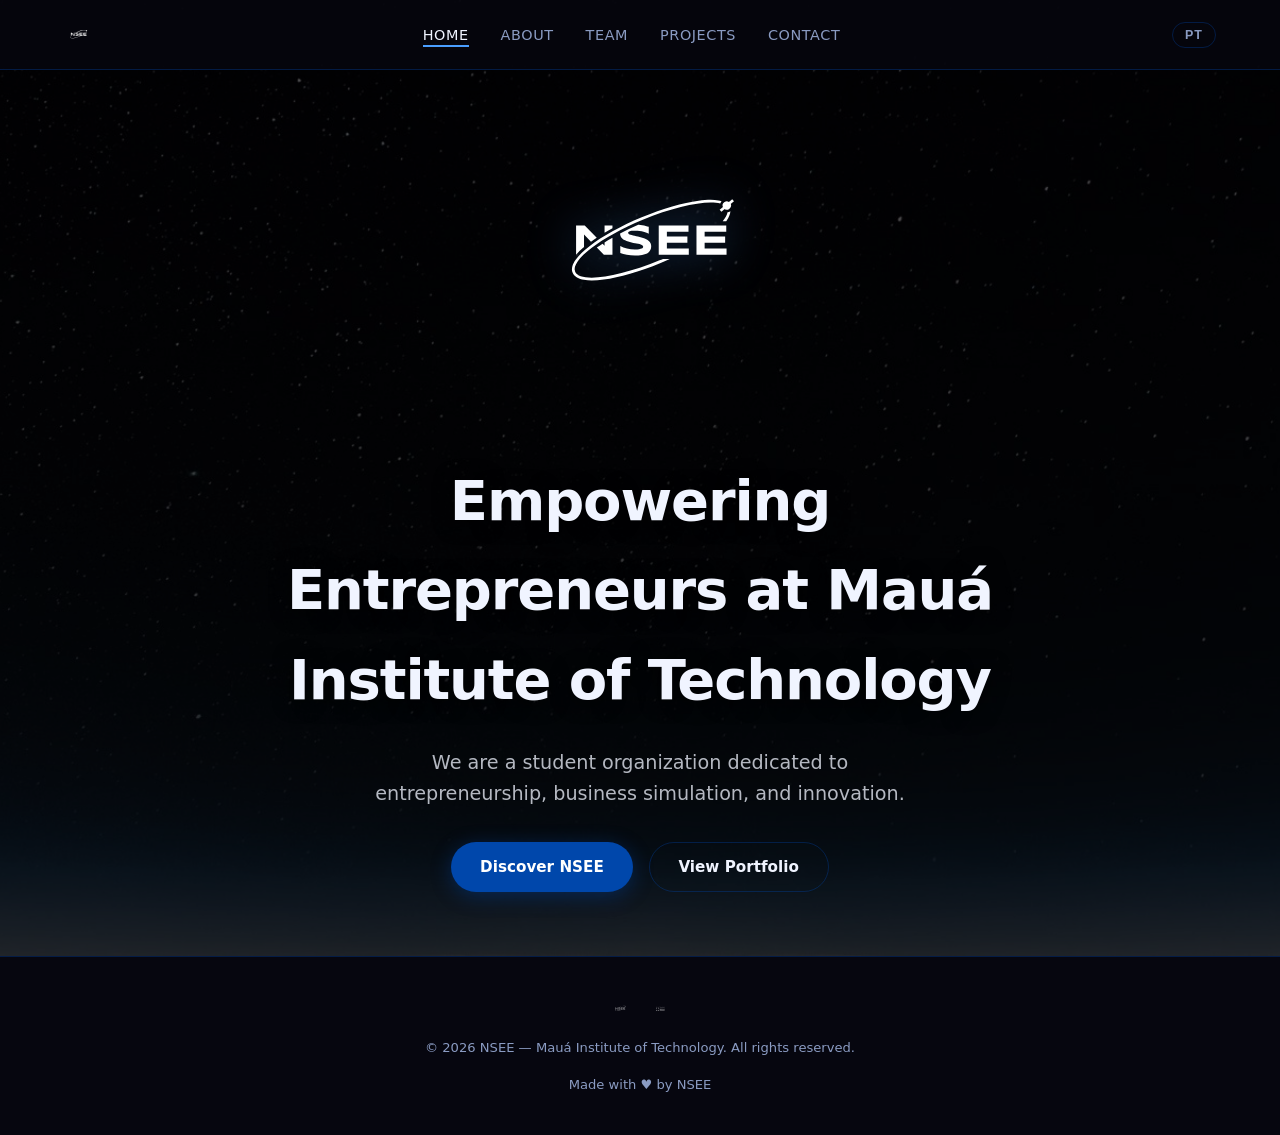
==== index.html @ 6cf51cf8 "feat: initial NSEE portfolio site (bilingual EN/PT, multi-page)" ====
<!DOCTYPE html>
<html lang="en">
<head>
  <meta charset="UTF-8" />
  <meta name="viewport" content="width=device-width, initial-scale=1.0" />
  <title>NSEE — Mauá Institute of Technology</title>
  <meta name="description" content="NSEE – Núcleo de Simulação de Empresas e Empreendedorismo at Mauá Institute of Technology." />
  <link rel="icon" type="image/svg+xml" href="assets/nsee_azul.svg" />
  <link rel="stylesheet" href="css/style.css" />
</head>
<body>

  <!-- ===== NAVBAR ===== -->
  <nav class="navbar">
    <a href="index.html" class="nav-logo">
      <img src="assets/nsee_branco.svg" alt="NSEE Logo" />
    </a>

    <button class="nav-toggle" id="navToggle" aria-label="Toggle menu" aria-expanded="false">
      <span></span><span></span><span></span>
    </button>

    <ul class="nav-links" id="navLinks">
      <li><a href="index.html"    data-i18n="nav.home">Home</a></li>
      <li><a href="about.html"   data-i18n="nav.about">About</a></li>
      <li><a href="team.html"    data-i18n="nav.team">Team</a></li>
      <li><a href="projects.html" data-i18n="nav.projects">Projects</a></li>
      <li><a href="contact.html" data-i18n="nav.contact">Contact</a></li>
    </ul>

    <button class="lang-toggle" id="langToggle" aria-label="Switch language">PT</button>
  </nav>

  <!-- ===== HERO ===== -->
  <main>
    <section class="hero">
      <div class="hero-bg" aria-hidden="true"></div>
      <div class="hero-content">
        <img src="assets/nsee_branco.svg" alt="NSEE" class="hero-logo" />
        <h1 data-i18n="hero.tagline">Empowering Entrepreneurs at Mauá Institute of Technology</h1>
        <p data-i18n="hero.desc">We are a student organization dedicated to entrepreneurship, business simulation, and innovation.</p>
        <div class="hero-ctas">
          <a href="about.html" class="btn btn-primary" data-i18n="hero.cta1">Discover NSEE</a>
          <a href="projects.html" class="btn btn-outline" data-i18n="hero.cta2">View Portfolio</a>
        </div>
      </div>
    </section>
  </main>

  <!-- ===== FOOTER ===== -->
  <footer class="footer">
    <div class="footer-partners">
      <img src="assets/nsee_branco.svg" alt="NSEE" />
      <img src="assets/maua_branco.svg" alt="Mauá" />
    </div>
    <p class="footer-text" data-i18n="footer.rights">© 2026 NSEE — Mauá Institute of Technology. All rights reserved.</p>
    <p class="footer-text" data-i18n="footer.made">Made with ♥ by NSEE</p>
  </footer>

  <script src="js/i18n.js"></script>
  <script src="js/main.js"></script>
</body>
</html>
---- css/style.css ----
/* =============================================
   NSEE Portfolio — Global Styles
   Theme: Dark Space | Colors: NSEE Blue + White
   ============================================= */

/* ---------- Reset & Variables ---------- */
*, *::before, *::after {
  box-sizing: border-box;
  margin: 0;
  padding: 0;
}

:root {
  --nsee-blue:    #0047AB;
  --nsee-blue-lt: #1A6DD4;
  --maua-blue:    #003087;
  --bg-dark:      #06060F;
  --bg-card:      #0E0E1E;
  --bg-card-hover:#141428;
  --text-primary: #F0F4FF;
  --text-muted:   #8A9BC2;
  --border:       rgba(0, 71, 171, 0.35);
  --accent:       #4A9EFF;
  --font-base:    'Segoe UI', system-ui, -apple-system, sans-serif;
  --radius:       10px;
  --transition:   0.25s ease;
  --nav-h:        70px;
}

html { scroll-behavior: smooth; }

body {
  font-family: var(--font-base);
  background: var(--bg-dark);
  color: var(--text-primary);
  min-height: 100vh;
  line-height: 1.6;
}

a { color: inherit; text-decoration: none; }
img, svg { display: block; max-width: 100%; }
ul { list-style: none; }

/* ---------- Typography ---------- */
h1 { font-size: clamp(2rem, 5vw, 3.5rem); font-weight: 800; letter-spacing: -0.02em; }
h2 { font-size: clamp(1.6rem, 3vw, 2.4rem); font-weight: 700; }
h3 { font-size: 1.2rem; font-weight: 600; }
p  { color: var(--text-muted); font-size: 1rem; }

/* ---------- Navbar ---------- */
.navbar {
  position: fixed;
  top: 0; left: 0; right: 0;
  height: var(--nav-h);
  display: flex;
  align-items: center;
  justify-content: space-between;
  padding: 0 5%;
  background: rgba(6, 6, 15, 0.85);
  backdrop-filter: blur(12px);
  border-bottom: 1px solid var(--border);
  z-index: 1000;
  gap: 1rem;
}

.nav-logo img {
  height: 38px;
  width: auto;
}

.nav-links {
  display: flex;
  gap: 2rem;
  align-items: center;
}

.nav-links a {
  font-size: 0.9rem;
  font-weight: 500;
  color: var(--text-muted);
  letter-spacing: 0.04em;
  text-transform: uppercase;
  transition: color var(--transition);
  position: relative;
  padding-bottom: 2px;
}

.nav-links a::after {
  content: '';
  position: absolute;
  bottom: -2px; left: 0;
  width: 0; height: 2px;
  background: var(--accent);
  transition: width var(--transition);
}

.nav-links a:hover,
.nav-links a.active { color: var(--text-primary); }
.nav-links a:hover::after,
.nav-links a.active::after { width: 100%; }

/* Language Toggle */
.lang-toggle {
  background: transparent;
  border: 1px solid var(--border);
  color: var(--text-muted);
  font-size: 0.78rem;
  font-weight: 600;
  letter-spacing: 0.08em;
  padding: 5px 12px;
  border-radius: 20px;
  cursor: pointer;
  transition: border-color var(--transition), color var(--transition), background var(--transition);
  white-space: nowrap;
}

.lang-toggle:hover {
  border-color: var(--accent);
  color: var(--accent);
  background: rgba(74, 158, 255, 0.08);
}

/* Nav Toggle (mobile hamburger) */
.nav-toggle {
  display: none;
  flex-direction: column;
  justify-content: space-between;
  width: 26px;
  height: 18px;
  background: none;
  border: none;
  cursor: pointer;
  padding: 0;
}

.nav-toggle span {
  display: block;
  height: 2px;
  background: var(--text-primary);
  border-radius: 2px;
  transition: transform var(--transition), opacity var(--transition);
}

.nav-toggle.open span:nth-child(1) { transform: translateY(8px) rotate(45deg); }
.nav-toggle.open span:nth-child(2) { opacity: 0; }
.nav-toggle.open span:nth-child(3) { transform: translateY(-8px) rotate(-45deg); }

/* ---------- Page Wrapper ---------- */
.page-wrapper {
  padding-top: var(--nav-h);
  min-height: 100vh;
}

/* ---------- Hero (index) ---------- */
.hero {
  position: relative;
  min-height: calc(100vh - var(--nav-h));
  display: flex;
  align-items: center;
  justify-content: center;
  text-align: center;
  overflow: hidden;
  padding: 4rem 5%;
}

.hero-bg {
  position: absolute;
  inset: 0;
  background: url('../assets/fundo_espaco.jpeg') center/cover no-repeat;
  filter: brightness(0.35);
  z-index: 0;
}

.hero-content {
  position: relative;
  z-index: 1;
  max-width: 760px;
  display: flex;
  flex-direction: column;
  align-items: center;
  gap: 1.5rem;
}

.hero-logo {
  width: clamp(160px, 30vw, 260px);
  filter: drop-shadow(0 0 24px rgba(74, 158, 255, 0.4));
  animation: floatLogo 6s ease-in-out infinite;
}

@keyframes floatLogo {
  0%, 100% { transform: translateY(0); }
  50%       { transform: translateY(-10px); }
}

.hero h1 { text-shadow: 0 2px 20px rgba(0,0,0,0.8); }

.hero p {
  font-size: clamp(1rem, 2.2vw, 1.2rem);
  color: rgba(240, 244, 255, 0.75);
  max-width: 540px;
}

.hero-ctas {
  display: flex;
  gap: 1rem;
  flex-wrap: wrap;
  justify-content: center;
  margin-top: 0.5rem;
}

/* ---------- Buttons ---------- */
.btn {
  display: inline-flex;
  align-items: center;
  gap: 0.4rem;
  padding: 0.75rem 1.8rem;
  border-radius: 50px;
  font-size: 0.95rem;
  font-weight: 600;
  cursor: pointer;
  transition: transform var(--transition), box-shadow var(--transition), background var(--transition), color var(--transition);
  border: none;
}

.btn:hover { transform: translateY(-2px); }

.btn-primary {
  background: var(--nsee-blue);
  color: #fff;
  box-shadow: 0 4px 20px rgba(0, 71, 171, 0.4);
}

.btn-primary:hover {
  background: var(--nsee-blue-lt);
  box-shadow: 0 6px 28px rgba(0, 71, 171, 0.55);
}

.btn-outline {
  background: transparent;
  color: var(--text-primary);
  border: 1.5px solid var(--border);
}

.btn-outline:hover {
  border-color: var(--accent);
  color: var(--accent);
  background: rgba(74, 158, 255, 0.07);
}

/* ---------- Section Commons ---------- */
.section {
  padding: 5rem 5%;
  max-width: 1200px;
  margin: 0 auto;
}

.section-header {
  text-align: center;
  margin-bottom: 3.5rem;
}

.section-header h2 { margin-bottom: 0.6rem; }

.section-tag {
  display: inline-block;
  font-size: 0.78rem;
  font-weight: 700;
  letter-spacing: 0.12em;
  text-transform: uppercase;
  color: var(--accent);
  margin-bottom: 0.5rem;
}

/* Divider line accent */
.section-header::after {
  content: '';
  display: block;
  width: 48px;
  height: 3px;
  background: var(--nsee-blue);
  margin: 1rem auto 0;
  border-radius: 2px;
}

/* ---------- About Page ---------- */
.about-grid {
  display: grid;
  grid-template-columns: 1fr 1fr;
  gap: 3.5rem;
  align-items: center;
}

.about-text h2 { margin-bottom: 1rem; }
.about-text p  { margin-bottom: 1rem; }

.about-logos {
  display: flex;
  flex-direction: column;
  align-items: center;
  gap: 2rem;
  padding: 2rem;
  border: 1px solid var(--border);
  border-radius: var(--radius);
  background: var(--bg-card);
}

.about-logos img {
  width: clamp(120px, 18vw, 200px);
}

.about-pillars {
  display: grid;
  grid-template-columns: repeat(auto-fit, minmax(220px, 1fr));
  gap: 1.5rem;
  margin-top: 3rem;
}

.pillar-card {
  background: var(--bg-card);
  border: 1px solid var(--border);
  border-radius: var(--radius);
  padding: 1.8rem;
  text-align: center;
  transition: border-color var(--transition), transform var(--transition);
}

.pillar-card:hover {
  border-color: var(--nsee-blue-lt);
  transform: translateY(-4px);
}

.pillar-icon {
  font-size: 2.2rem;
  margin-bottom: 0.8rem;
}

.pillar-card h3 { margin-bottom: 0.4rem; }

/* ---------- Team Page ---------- */
.team-grid {
  display: grid;
  grid-template-columns: repeat(auto-fill, minmax(230px, 1fr));
  gap: 2rem;
}

.member-card {
  background: var(--bg-card);
  border: 1px solid var(--border);
  border-radius: var(--radius);
  overflow: hidden;
  text-align: center;
  transition: border-color var(--transition), transform var(--transition);
}

.member-card:hover {
  border-color: var(--nsee-blue-lt);
  transform: translateY(-4px);
}

.member-photo {
  width: 100%;
  aspect-ratio: 1;
  object-fit: cover;
  background: linear-gradient(135deg, #0d1832 0%, #0a2060 100%);
}

.member-photo-placeholder {
  width: 100%;
  aspect-ratio: 1;
  background: linear-gradient(135deg, #0d1832 0%, #0a2060 100%);
  display: flex;
  align-items: center;
  justify-content: center;
  font-size: 3rem;
}

.member-info {
  padding: 1.2rem;
}

.member-info h3 { margin-bottom: 0.25rem; font-size: 1rem; }
.member-info .role {
  font-size: 0.82rem;
  color: var(--accent);
  font-weight: 600;
  letter-spacing: 0.04em;
}
.member-info .bio {
  font-size: 0.85rem;
  margin-top: 0.5rem;
  color: var(--text-muted);
}

/* ---------- Projects Page ---------- */
.projects-grid {
  display: grid;
  grid-template-columns: repeat(auto-fill, minmax(300px, 1fr));
  gap: 2rem;
}

.project-card {
  background: var(--bg-card);
  border: 1px solid var(--border);
  border-radius: var(--radius);
  overflow: hidden;
  display: flex;
  flex-direction: column;
  transition: border-color var(--transition), transform var(--transition);
}

.project-card:hover {
  border-color: var(--nsee-blue-lt);
  transform: translateY(-4px);
}

.project-thumb {
  width: 100%;
  height: 160px;
  background: linear-gradient(135deg, #06060F 0%, #0a1a4a 100%);
  display: flex;
  align-items: center;
  justify-content: center;
  font-size: 3rem;
  border-bottom: 1px solid var(--border);
}

.project-body {
  padding: 1.5rem;
  flex: 1;
  display: flex;
  flex-direction: column;
  gap: 0.5rem;
}

.project-body h3 { font-size: 1.05rem; }
.project-body .tag {
  display: inline-block;
  font-size: 0.72rem;
  font-weight: 700;
  letter-spacing: 0.08em;
  text-transform: uppercase;
  color: var(--accent);
  background: rgba(74, 158, 255, 0.1);
  border-radius: 30px;
  padding: 2px 10px;
  margin-bottom: 0.3rem;
}

.project-body p { font-size: 0.9rem; flex: 1; }

.portfolio-cta {
  display: flex;
  flex-direction: column;
  align-items: center;
  gap: 1.5rem;
  text-align: center;
  padding: 3rem;
  margin-top: 3rem;
  border: 1px dashed var(--border);
  border-radius: var(--radius);
  background: var(--bg-card);
}

.portfolio-cta h3 { font-size: 1.3rem; }

/* ---------- Contact Page ---------- */
.contact-grid {
  display: grid;
  grid-template-columns: 1fr 1fr;
  gap: 3.5rem;
  align-items: start;
}

.contact-info h2 { margin-bottom: 1rem; }
.contact-info p  { margin-bottom: 2rem; }

.social-list {
  display: flex;
  flex-direction: column;
  gap: 1rem;
}

.social-item {
  display: flex;
  align-items: center;
  gap: 1rem;
  padding: 1rem 1.2rem;
  border: 1px solid var(--border);
  border-radius: var(--radius);
  background: var(--bg-card);
  transition: border-color var(--transition), transform var(--transition);
}

.social-item:hover {
  border-color: var(--nsee-blue-lt);
  transform: translateX(4px);
}

.social-icon {
  font-size: 1.5rem;
  width: 40px;
  text-align: center;
}

.social-label { font-size: 0.8rem; color: var(--text-muted); }
.social-handle { font-size: 0.95rem; font-weight: 600; }

/* Contact Form */
.contact-form {
  display: flex;
  flex-direction: column;
  gap: 1.2rem;
}

.form-group {
  display: flex;
  flex-direction: column;
  gap: 0.4rem;
}

.form-group label {
  font-size: 0.82rem;
  font-weight: 600;
  letter-spacing: 0.05em;
  text-transform: uppercase;
  color: var(--text-muted);
}

.form-group input,
.form-group textarea {
  background: var(--bg-card);
  border: 1px solid var(--border);
  border-radius: var(--radius);
  padding: 0.8rem 1rem;
  color: var(--text-primary);
  font-family: var(--font-base);
  font-size: 0.95rem;
  transition: border-color var(--transition);
  resize: vertical;
}

.form-group input:focus,
.form-group textarea:focus {
  outline: none;
  border-color: var(--nsee-blue-lt);
}

.form-group textarea { min-height: 140px; }

/* ---------- Footer ---------- */
.footer {
  border-top: 1px solid var(--border);
  padding: 2.5rem 5%;
  text-align: center;
  display: flex;
  flex-direction: column;
  align-items: center;
  gap: 1rem;
}

.footer-logo img {
  height: 30px;
  opacity: 0.7;
  filter: brightness(1.1);
}

.footer-text {
  font-size: 0.82rem;
  color: var(--text-muted);
}

.footer-partners {
  display: flex;
  align-items: center;
  gap: 1.5rem;
  flex-wrap: wrap;
  justify-content: center;
}

.footer-partners img {
  height: 24px;
  opacity: 0.55;
  filter: brightness(2);
  transition: opacity var(--transition);
}

.footer-partners img:hover { opacity: 0.9; }

/* ---------- Utility ---------- */
.star-divider {
  text-align: center;
  font-size: 1.2rem;
  letter-spacing: 0.6rem;
  color: var(--nsee-blue);
  margin: 1rem 0;
  opacity: 0.7;
}

/* ---------- Responsive ---------- */
@media (max-width: 900px) {
  .about-grid,
  .contact-grid { grid-template-columns: 1fr; }

  .about-logos { flex-direction: row; flex-wrap: wrap; justify-content: center; }
}

@media (max-width: 700px) {
  .nav-toggle { display: flex; }

  .nav-links {
    display: none;
    position: fixed;
    top: var(--nav-h);
    left: 0; right: 0;
    background: rgba(6, 6, 15, 0.97);
    flex-direction: column;
    padding: 2rem 5%;
    gap: 1.5rem;
    border-bottom: 1px solid var(--border);
  }

  .nav-links.open { display: flex; }
  .nav-links a { font-size: 1.05rem; }

  .hero-ctas { flex-direction: column; align-items: center; }
  .section { padding: 3.5rem 5%; }
}
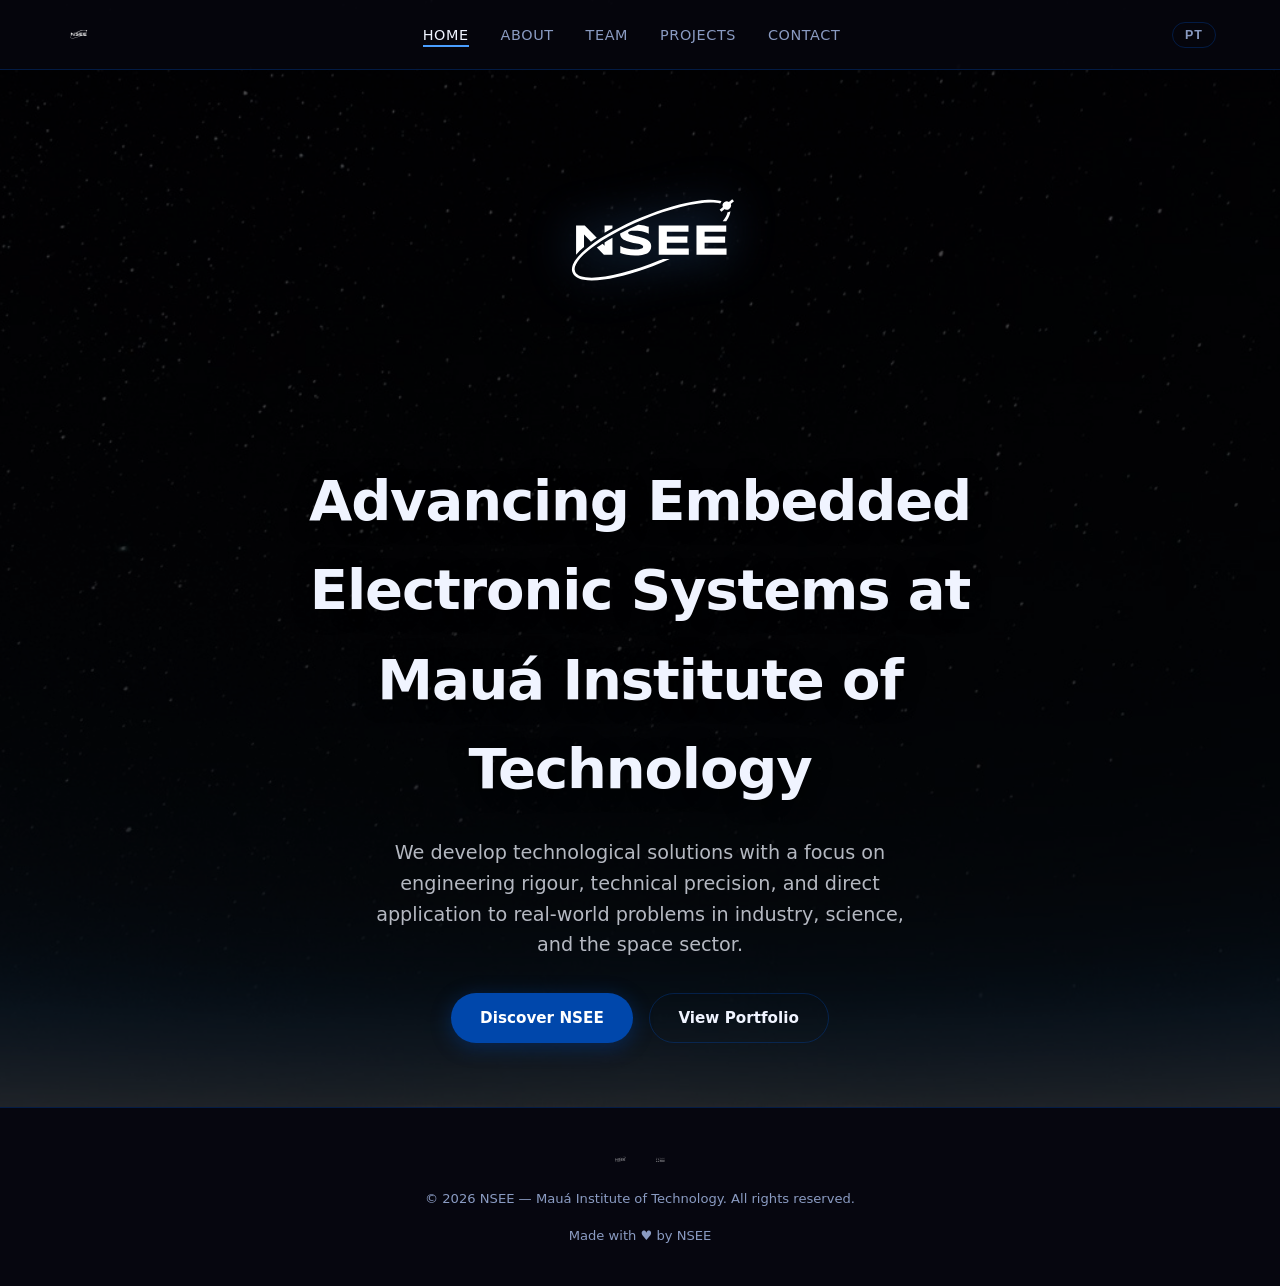
==== commit d5a57efb: "fix: update all content from PDF (Sistemas Eletrônicos Embarcados, real projects by category)" ====
--- a/index.html
+++ b/index.html
@@ -4,7 +4,7 @@
   <meta charset="UTF-8" />
   <meta name="viewport" content="width=device-width, initial-scale=1.0" />
   <title>NSEE — Mauá Institute of Technology</title>
-  <meta name="description" content="NSEE – Núcleo de Simulação de Empresas e Empreendedorismo at Mauá Institute of Technology." />
+  <meta name="description" content="NSEE – Núcleo de Sistemas Eletrônicos Embarcados at Mauá Institute of Technology. Space tech, AI, astrophysics, GMT." />
   <link rel="icon" type="image/svg+xml" href="assets/nsee_azul.svg" />
   <link rel="stylesheet" href="css/style.css" />
 </head>
--- a/css/style.css
+++ b/css/style.css
@@ -392,10 +392,37 @@
 }
 
 /* ---------- Projects Page ---------- */
+.project-category {
+  margin-bottom: 3.5rem;
+}
+
+.category-header {
+  display: flex;
+  align-items: center;
+  gap: 0.75rem;
+  margin-bottom: 1.5rem;
+  padding-bottom: 0.75rem;
+  border-bottom: 1px solid var(--border);
+}
+
+.category-icon { font-size: 1.6rem; }
+
+.category-title {
+  font-size: 1.15rem;
+  font-weight: 700;
+  color: var(--text-primary);
+  letter-spacing: 0.01em;
+}
+
 .projects-grid {
   display: grid;
-  grid-template-columns: repeat(auto-fill, minmax(300px, 1fr));
-  gap: 2rem;
+  grid-template-columns: repeat(auto-fill, minmax(280px, 1fr));
+  gap: 1.5rem;
+}
+
+.projects-grid--wide {
+  grid-template-columns: 1fr;
+  max-width: 700px;
 }
 
 .project-card {
@@ -415,24 +442,47 @@
 
 .project-thumb {
   width: 100%;
-  height: 160px;
+  height: 100px;
   background: linear-gradient(135deg, #06060F 0%, #0a1a4a 100%);
   display: flex;
   align-items: center;
   justify-content: center;
-  font-size: 3rem;
+  font-size: 2.4rem;
   border-bottom: 1px solid var(--border);
 }
 
 .project-body {
-  padding: 1.5rem;
+  padding: 1.2rem 1.4rem;
   flex: 1;
   display: flex;
   flex-direction: column;
-  gap: 0.5rem;
-}
-
-.project-body h3 { font-size: 1.05rem; }
+  gap: 0.4rem;
+}
+
+.project-body h3 { font-size: 1rem; }
+.project-body p  { font-size: 0.875rem; flex: 1; }
+
+.project-meta {
+  margin-top: 0.8rem;
+  display: flex;
+  flex-direction: column;
+  gap: 0.25rem;
+  padding-top: 0.7rem;
+  border-top: 1px solid var(--border);
+}
+
+.project-partners {
+  font-size: 0.78rem;
+  color: var(--accent);
+  font-weight: 600;
+}
+
+.project-status {
+  font-size: 0.78rem;
+  color: var(--text-muted);
+  font-style: italic;
+}
+
 .project-body .tag {
   display: inline-block;
   font-size: 0.72rem;
@@ -446,8 +496,6 @@
   margin-bottom: 0.3rem;
 }
 
-.project-body p { font-size: 0.9rem; flex: 1; }
-
 .portfolio-cta {
   display: flex;
   flex-direction: column;
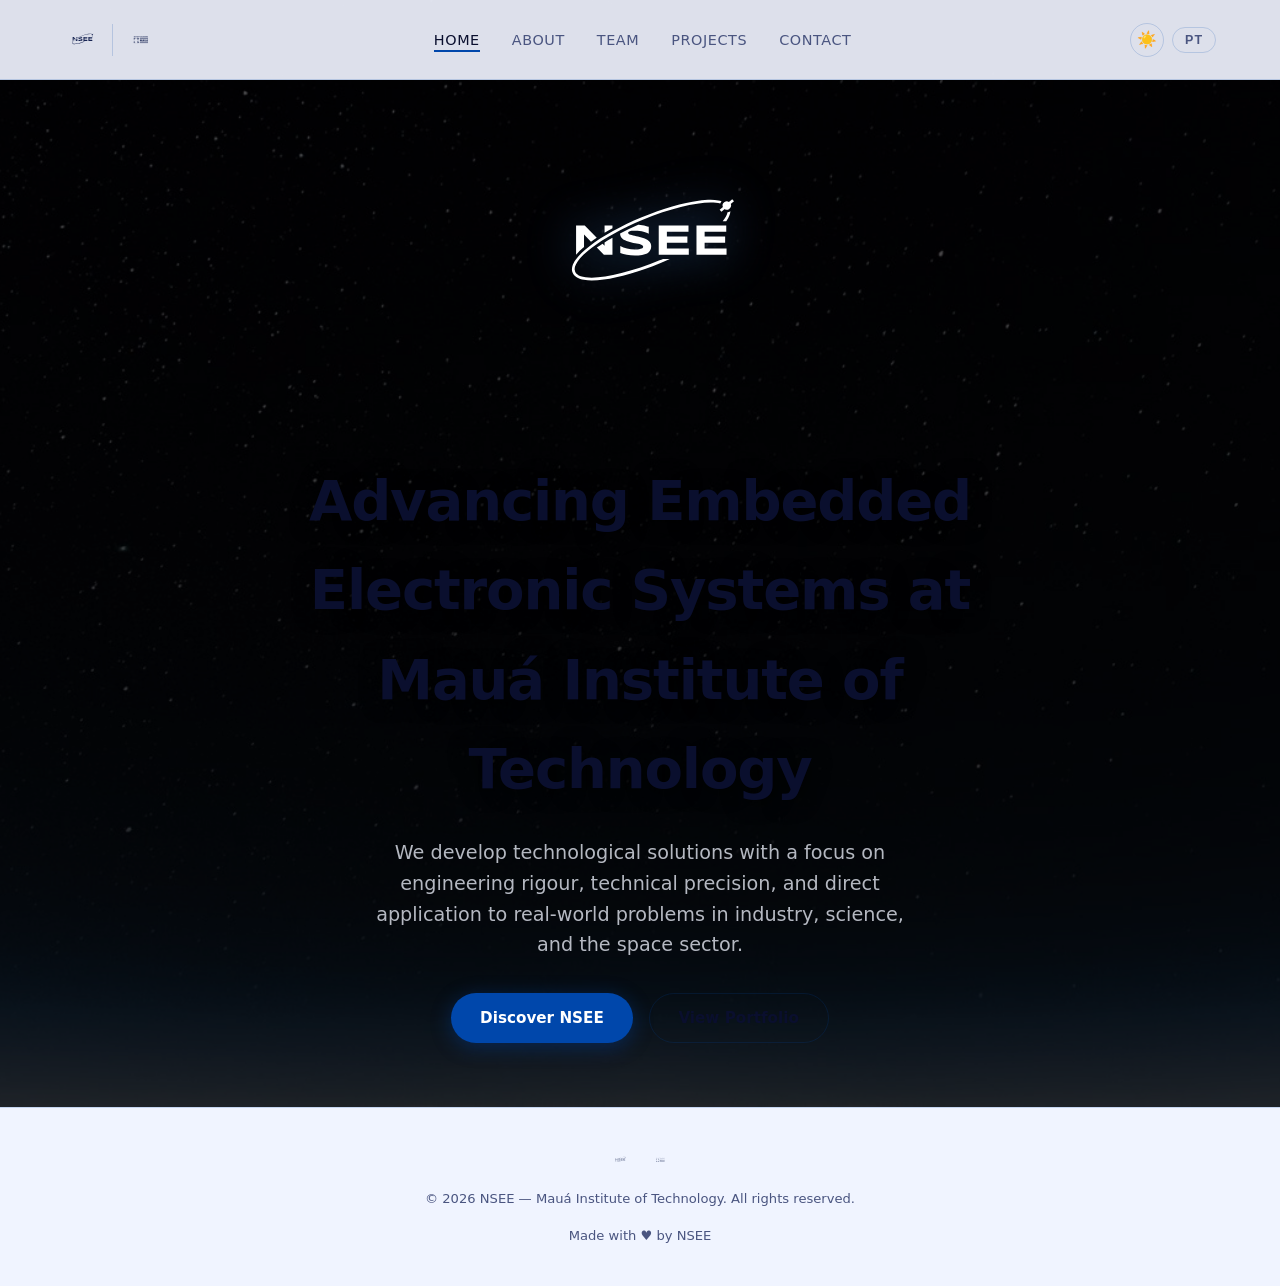
==== commit 54624c2a: "feat: dual logos in navbar (NSEE + Mauá), light/dark mode toggle" ====
--- a/index.html
+++ b/index.html
@@ -7,13 +7,16 @@
   <meta name="description" content="NSEE – Núcleo de Sistemas Eletrônicos Embarcados at Mauá Institute of Technology. Space tech, AI, astrophysics, GMT." />
   <link rel="icon" type="image/svg+xml" href="assets/nsee_azul.svg" />
   <link rel="stylesheet" href="css/style.css" />
+  <script>document.documentElement.setAttribute('data-theme',localStorage.getItem('nsee-theme')||(matchMedia('(prefers-color-scheme: light)').matches?'light':'dark'));</script>
 </head>
 <body>
 
   <!-- ===== NAVBAR ===== -->
   <nav class="navbar">
     <a href="index.html" class="nav-logo">
-      <img src="assets/nsee_branco.svg" alt="NSEE Logo" />
+      <img src="assets/nsee_branco.svg" alt="NSEE" />
+      <span class="nav-logo-sep" aria-hidden="true"></span>
+      <img src="assets/maua_branco.svg" alt="Mauá" class="nav-logo-maua" />
     </a>
 
     <button class="nav-toggle" id="navToggle" aria-label="Toggle menu" aria-expanded="false">
@@ -28,7 +31,10 @@
       <li><a href="contact.html" data-i18n="nav.contact">Contact</a></li>
     </ul>
 
-    <button class="lang-toggle" id="langToggle" aria-label="Switch language">PT</button>
+    <div class="nav-controls">
+      <button class="theme-toggle" id="themeToggle" aria-label="Toggle theme">🌙</button>
+      <button class="lang-toggle" id="langToggle" aria-label="Switch language">PT</button>
+    </div>
   </nav>
 
   <!-- ===== HERO ===== -->
--- a/css/style.css
+++ b/css/style.css
@@ -10,21 +10,41 @@
   padding: 0;
 }
 
+/* ---- Dark theme (default) ---- */
 :root {
-  --nsee-blue:    #0047AB;
-  --nsee-blue-lt: #1A6DD4;
-  --maua-blue:    #003087;
-  --bg-dark:      #06060F;
-  --bg-card:      #0E0E1E;
-  --bg-card-hover:#141428;
-  --text-primary: #F0F4FF;
-  --text-muted:   #8A9BC2;
-  --border:       rgba(0, 71, 171, 0.35);
-  --accent:       #4A9EFF;
-  --font-base:    'Segoe UI', system-ui, -apple-system, sans-serif;
-  --radius:       10px;
-  --transition:   0.25s ease;
-  --nav-h:        70px;
+  --nsee-blue:      #0047AB;
+  --nsee-blue-lt:   #1A6DD4;
+  --maua-blue:      #003087;
+  --bg-dark:        #06060F;
+  --bg-card:        #0E0E1E;
+  --bg-card-hover:  #141428;
+  --text-primary:   #F0F4FF;
+  --text-muted:     #8A9BC2;
+  --border:         rgba(0, 71, 171, 0.35);
+  --accent:         #4A9EFF;
+  --nav-bg:         rgba(6, 6, 15, 0.88);
+  --hero-overlay:   0.35;
+  --font-base:      'Segoe UI', system-ui, -apple-system, sans-serif;
+  --radius:         10px;
+  --transition:     0.25s ease;
+  --nav-h:          80px;
+  --logo-filter:    none;          /* white logos visible on dark */
+  --logo-filter-maua: none;
+}
+
+/* ---- Light theme ---- */
+[data-theme="light"] {
+  --bg-dark:        #F0F4FF;
+  --bg-card:        #FFFFFF;
+  --bg-card-hover:  #E8EEF8;
+  --text-primary:   #0A0F2E;
+  --text-muted:     #4A5580;
+  --border:         rgba(0, 71, 171, 0.18);
+  --accent:         #0047AB;
+  --nav-bg:         rgba(240, 244, 255, 0.92);
+  --hero-overlay:   0.55;
+  --logo-filter:    invert(1) brightness(0) saturate(100%) invert(12%) sepia(80%) saturate(900%) hue-rotate(200deg); /* makes white logo dark blue */
+  --logo-filter-maua: invert(1) brightness(0) saturate(100%) invert(12%) sepia(80%) saturate(900%) hue-rotate(200deg);
 }
 
 html { scroll-behavior: smooth; }
@@ -35,11 +55,20 @@
   color: var(--text-primary);
   min-height: 100vh;
   line-height: 1.6;
+  transition: background 0.3s ease, color 0.3s ease;
 }
 
 a { color: inherit; text-decoration: none; }
 img, svg { display: block; max-width: 100%; }
 ul { list-style: none; }
+
+/* Smooth theme switching for all themed elements */
+.navbar, .bg-card, .pillar-card, .member-card, .project-card,
+.social-item, .contact-form input, .contact-form textarea,
+.portfolio-cta, .about-logos, .footer,
+.form-group input, .form-group textarea {
+  transition: background 0.3s ease, border-color 0.3s ease, color 0.3s ease;
+}
 
 /* ---------- Typography ---------- */
 h1 { font-size: clamp(2rem, 5vw, 3.5rem); font-weight: 800; letter-spacing: -0.02em; }
@@ -56,16 +85,43 @@
   align-items: center;
   justify-content: space-between;
   padding: 0 5%;
-  background: rgba(6, 6, 15, 0.85);
+  background: var(--nav-bg);
   backdrop-filter: blur(12px);
   border-bottom: 1px solid var(--border);
   z-index: 1000;
   gap: 1rem;
+  transition: background 0.3s ease, border-color 0.3s ease;
+}
+
+/* Dual-logo wrapper in navbar */
+.nav-logo {
+  display: flex;
+  align-items: center;
+  gap: 0;
+  text-decoration: none;
+  flex-shrink: 0;
 }
 
 .nav-logo img {
-  height: 38px;
+  height: 48px;
   width: auto;
+  transition: filter var(--transition);
+  filter: var(--logo-filter);
+}
+
+/* Vertical divider between the two logos */
+.nav-logo-sep {
+  width: 1px;
+  height: 32px;
+  background: var(--border);
+  margin: 0 14px;
+  flex-shrink: 0;
+  transition: background 0.3s ease;
+}
+
+.nav-logo .nav-logo-maua {
+  height: 40px;
+  filter: var(--logo-filter-maua);
 }
 
 .nav-links {
@@ -98,6 +154,14 @@
 .nav-links a.active { color: var(--text-primary); }
 .nav-links a:hover::after,
 .nav-links a.active::after { width: 100%; }
+
+/* Language + Theme controls wrapper */
+.nav-controls {
+  display: flex;
+  align-items: center;
+  gap: 0.5rem;
+  flex-shrink: 0;
+}
 
 /* Language Toggle */
 .lang-toggle {
@@ -120,6 +184,31 @@
   background: rgba(74, 158, 255, 0.08);
 }
 
+/* Theme Toggle */
+.theme-toggle {
+  background: transparent;
+  border: 1px solid var(--border);
+  color: var(--text-muted);
+  width: 34px;
+  height: 34px;
+  border-radius: 50%;
+  cursor: pointer;
+  display: flex;
+  align-items: center;
+  justify-content: center;
+  font-size: 1rem;
+  line-height: 1;
+  transition: border-color var(--transition), color var(--transition), background var(--transition), transform var(--transition);
+  flex-shrink: 0;
+}
+
+.theme-toggle:hover {
+  border-color: var(--accent);
+  color: var(--accent);
+  background: rgba(74, 158, 255, 0.08);
+  transform: rotate(20deg);
+}
+
 /* Nav Toggle (mobile hamburger) */
 .nav-toggle {
   display: none;
@@ -302,10 +391,13 @@
   border: 1px solid var(--border);
   border-radius: var(--radius);
   background: var(--bg-card);
+  transition: background 0.3s ease, border-color 0.3s ease;
 }
 
 .about-logos img {
   width: clamp(120px, 18vw, 200px);
+  filter: var(--logo-filter);
+  transition: filter var(--transition);
 }
 
 .about-pillars {
@@ -628,8 +720,8 @@
 .footer-partners img {
   height: 24px;
   opacity: 0.55;
-  filter: brightness(2);
-  transition: opacity var(--transition);
+  filter: var(--logo-filter);
+  transition: opacity var(--transition), filter var(--transition);
 }
 
 .footer-partners img:hover { opacity: 0.9; }
@@ -660,13 +752,16 @@
     position: fixed;
     top: var(--nav-h);
     left: 0; right: 0;
-    background: rgba(6, 6, 15, 0.97);
+    background: var(--nav-bg);
+    backdrop-filter: blur(12px);
     flex-direction: column;
     padding: 2rem 5%;
     gap: 1.5rem;
     border-bottom: 1px solid var(--border);
   }
 
+  .nav-logo-sep { display: none; }
+
   .nav-links.open { display: flex; }
   .nav-links a { font-size: 1.05rem; }
 
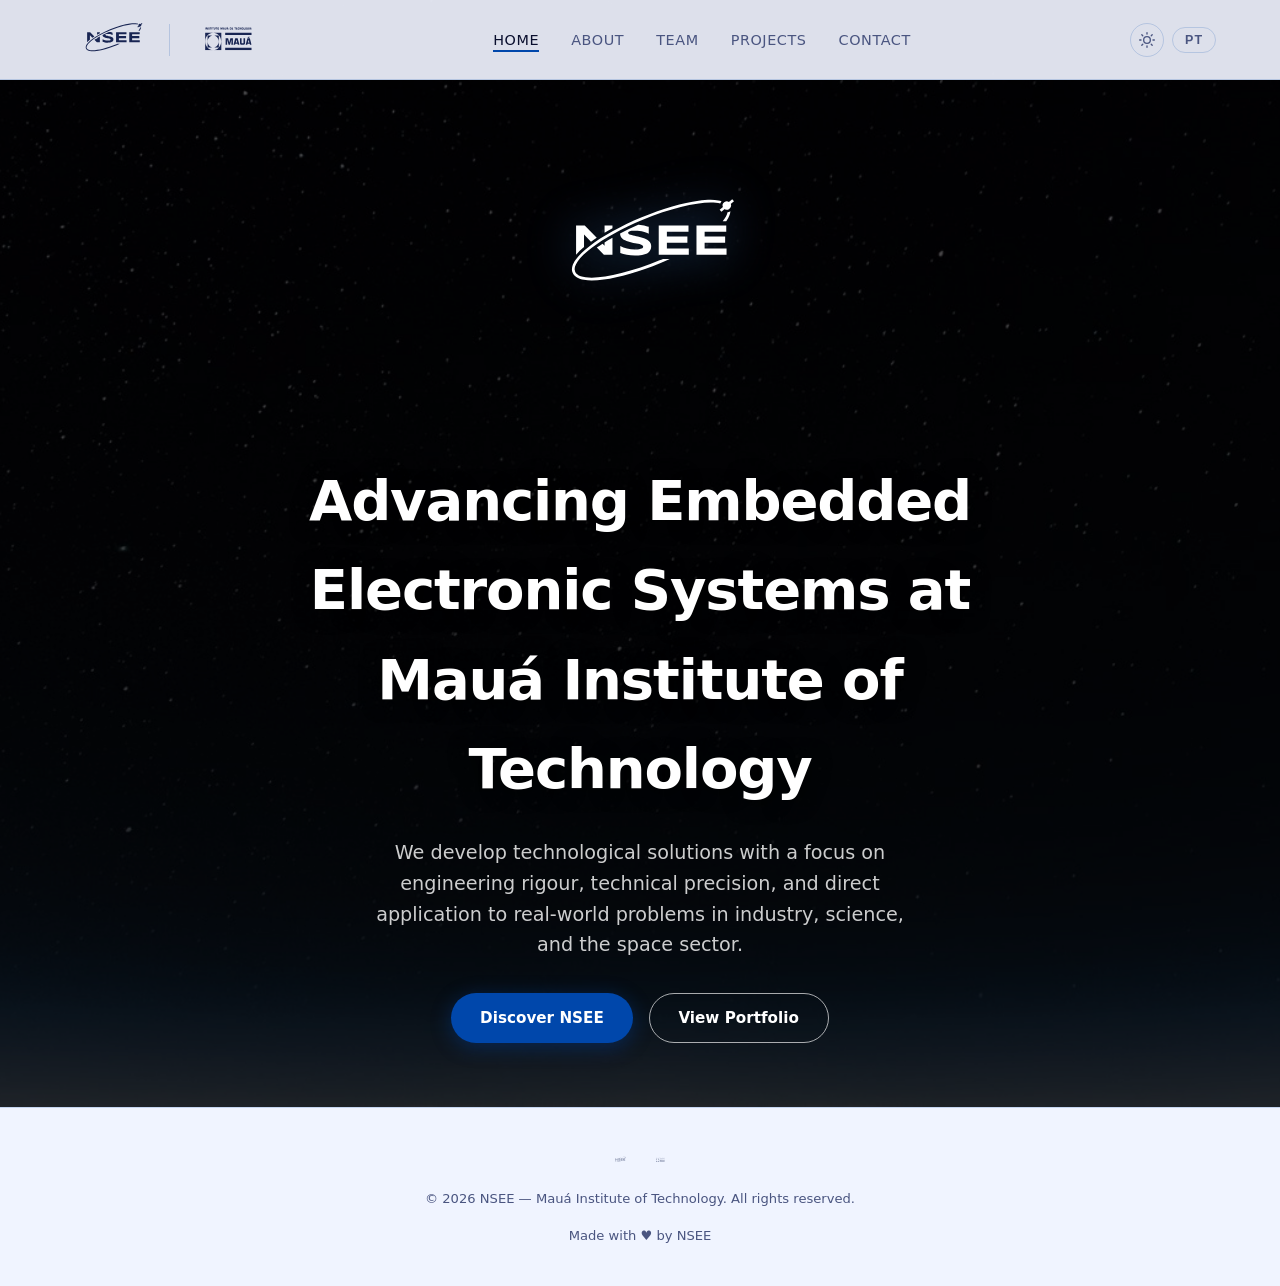
==== commit e989344d: "feat(new_site): create site nsee portifoil" ====
--- a/index.html
+++ b/index.html
@@ -32,7 +32,10 @@
     </ul>
 
     <div class="nav-controls">
-      <button class="theme-toggle" id="themeToggle" aria-label="Toggle theme">🌙</button>
+      <button class="theme-toggle" id="themeToggle" aria-label="Toggle theme">
+        <svg class="icon-moon" xmlns="http://www.w3.org/2000/svg" viewBox="0 0 24 24" fill="currentColor" width="16" height="16" aria-hidden="true"><path d="M21 12.79A9 9 0 1 1 11.21 3a7 7 0 0 0 9.79 9.79z"/></svg>
+        <svg class="icon-sun" xmlns="http://www.w3.org/2000/svg" viewBox="0 0 24 24" fill="none" stroke="currentColor" stroke-width="2" stroke-linecap="round" stroke-linejoin="round" width="16" height="16" aria-hidden="true"><circle cx="12" cy="12" r="5"/><line x1="12" y1="1" x2="12" y2="3"/><line x1="12" y1="21" x2="12" y2="23"/><line x1="4.22" y1="4.22" x2="5.64" y2="5.64"/><line x1="18.36" y1="18.36" x2="19.78" y2="19.78"/><line x1="1" y1="12" x2="3" y2="12"/><line x1="21" y1="12" x2="23" y2="12"/><line x1="4.22" y1="19.78" x2="5.64" y2="18.36"/><line x1="18.36" y1="5.64" x2="19.78" y2="4.22"/></svg>
+      </button>
       <button class="lang-toggle" id="langToggle" aria-label="Switch language">PT</button>
     </div>
   </nav>
--- a/css/style.css
+++ b/css/style.css
@@ -103,7 +103,7 @@
 }
 
 .nav-logo img {
-  height: 48px;
+  height: 128px;
   width: auto;
   transition: filter var(--transition);
   filter: var(--logo-filter);
@@ -120,7 +120,7 @@
 }
 
 .nav-logo .nav-logo-maua {
-  height: 40px;
+  height: 128px;
   filter: var(--logo-filter-maua);
 }
 
@@ -202,6 +202,12 @@
   flex-shrink: 0;
 }
 
+/* Show moon in dark mode, sun in light mode */
+.icon-moon { display: block; }
+.icon-sun  { display: none;  }
+[data-theme="light"] .icon-moon { display: none;  }
+[data-theme="light"] .icon-sun  { display: block; }
+
 .theme-toggle:hover {
   border-color: var(--accent);
   color: var(--accent);
@@ -281,11 +287,14 @@
   50%       { transform: translateY(-10px); }
 }
 
-.hero h1 { text-shadow: 0 2px 20px rgba(0,0,0,0.8); }
+.hero h1 {
+  color: #fff !important;
+  text-shadow: 0 2px 20px rgba(0,0,0,0.8);
+}
 
 .hero p {
   font-size: clamp(1rem, 2.2vw, 1.2rem);
-  color: rgba(240, 244, 255, 0.75);
+  color: rgba(255, 255, 255, 0.80) !important;
   max-width: 540px;
 }
 
@@ -326,11 +335,25 @@
 
 .btn-outline {
   background: transparent;
+  color: #fff;
+  border: 1.5px solid rgba(255, 255, 255, 0.65);
+}
+
+.btn-outline:hover {
+  border-color: #fff;
+  color: #fff;
+  background: rgba(255, 255, 255, 0.12);
+}
+
+/* Outline button inside non-hero sections (light bg context) */
+.section .btn-outline,
+.portfolio-cta .btn-outline {
   color: var(--text-primary);
-  border: 1.5px solid var(--border);
-}
-
-.btn-outline:hover {
+  border-color: var(--border);
+}
+
+.section .btn-outline:hover,
+.portfolio-cta .btn-outline:hover {
   border-color: var(--accent);
   color: var(--accent);
   background: rgba(74, 158, 255, 0.07);
@@ -735,6 +758,94 @@
   margin: 1rem 0;
   opacity: 0.7;
 }
+
+/* ---------- Project Modal ---------- */
+.modal {
+  display: none;
+  position: fixed;
+  inset: 0;
+  background: rgba(0,0,0,0.72);
+  backdrop-filter: blur(6px);
+  -webkit-backdrop-filter: blur(6px);
+  z-index: 2000;
+  align-items: center;
+  justify-content: center;
+  padding: 1rem;
+}
+
+.modal.open { display: flex; }
+
+.modal-inner {
+  background: var(--bg-card);
+  border: 1px solid var(--border);
+  border-radius: 16px;
+  padding: 2.5rem 2.5rem 2rem;
+  max-width: 580px;
+  width: 100%;
+  position: relative;
+  box-shadow: 0 24px 64px rgba(0,0,0,0.5);
+  animation: modalIn 0.25s ease;
+}
+
+@keyframes modalIn {
+  from { opacity: 0; transform: scale(0.94) translateY(16px); }
+  to   { opacity: 1; transform: scale(1)   translateY(0); }
+}
+
+.modal-close {
+  position: absolute;
+  top: 1rem; right: 1.2rem;
+  background: none;
+  border: none;
+  color: var(--text-secondary);
+  font-size: 2rem;
+  line-height: 1;
+  cursor: pointer;
+  transition: color var(--transition), transform var(--transition);
+  padding: 0;
+}
+
+.modal-close:hover {
+  color: var(--text-primary);
+  transform: scale(1.15);
+}
+
+.modal-icon {
+  font-size: 3rem;
+  margin-bottom: 0.6rem;
+  line-height: 1;
+}
+
+.modal-title {
+  font-size: 1.35rem;
+  color: var(--text-primary);
+  margin-bottom: 0.8rem;
+  padding-right: 2rem;
+  line-height: 1.3;
+}
+
+.modal-desc {
+  color: var(--text-secondary);
+  line-height: 1.75;
+  margin-bottom: 1.2rem;
+  font-size: 0.97rem;
+}
+
+.modal-meta {
+  display: flex;
+  flex-direction: column;
+  gap: 0.45rem;
+  padding-top: 1rem;
+  border-top: 1px solid var(--border);
+}
+
+.modal-meta span {
+  font-size: 0.84rem;
+  color: var(--accent);
+}
+
+.project-card { cursor: pointer; }
+.project-card:hover { transform: translateY(-5px); }
 
 /* ---------- Responsive ---------- */
 @media (max-width: 900px) {
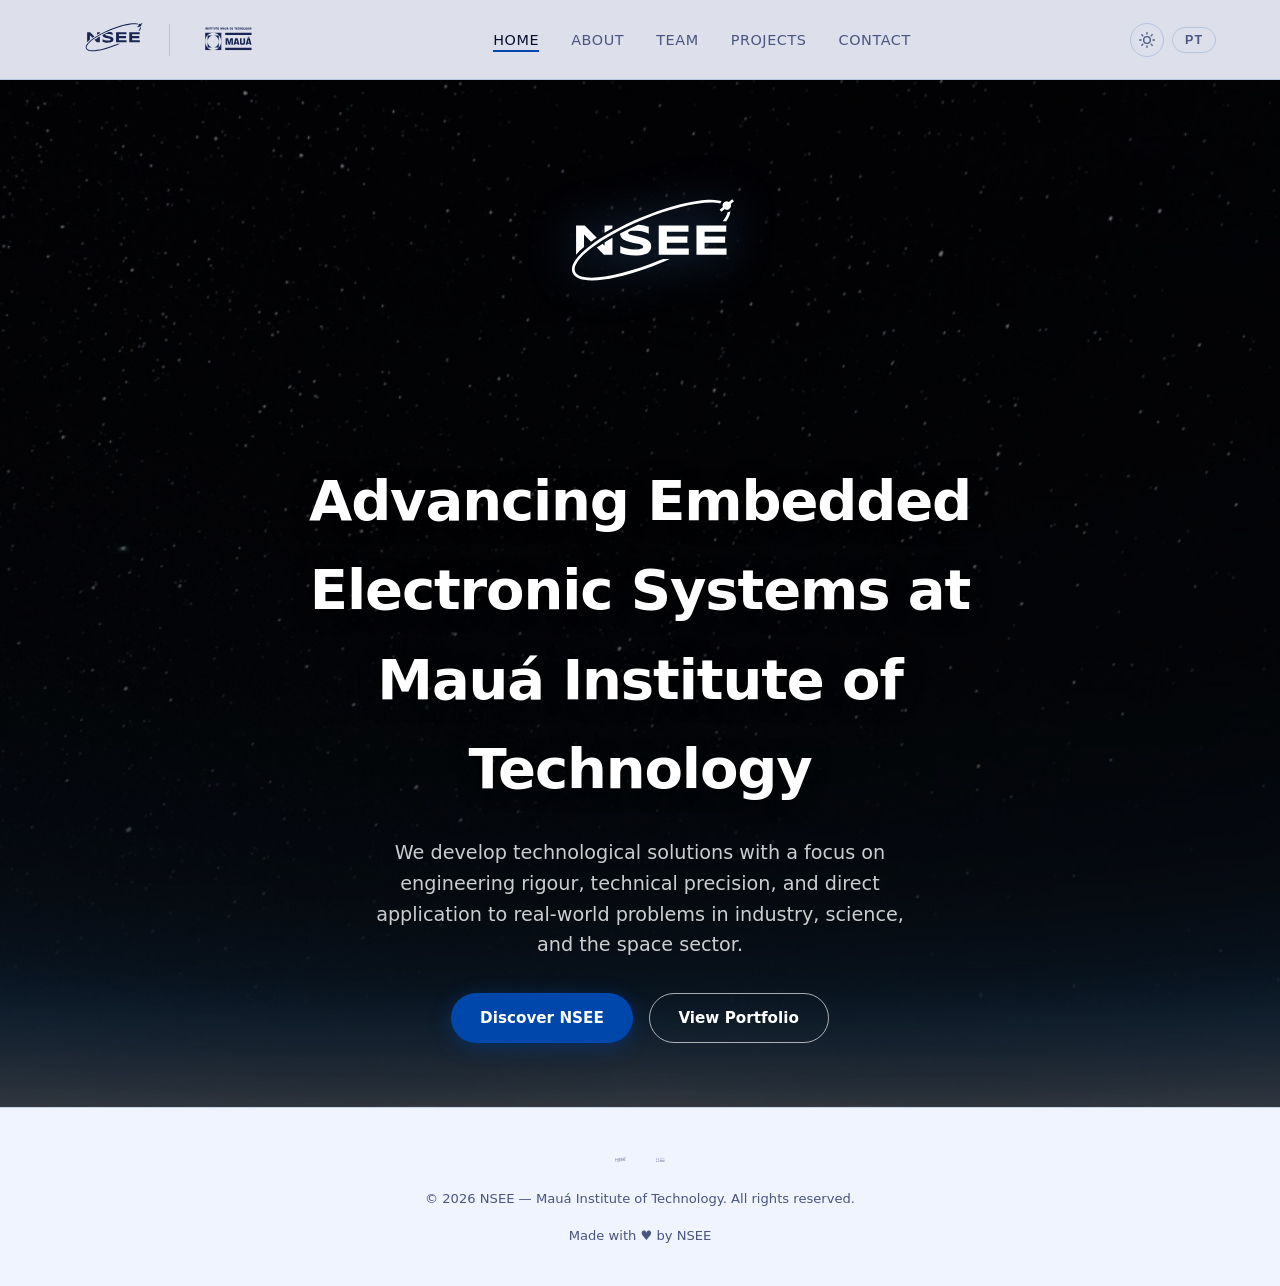
==== commit 1fe95a7a: "feat: professional improvements — SEO, OG tags, filter chips, modal a11y, SVG icons, Formspree form," ====
--- a/index.html
+++ b/index.html
@@ -5,11 +5,38 @@
   <meta name="viewport" content="width=device-width, initial-scale=1.0" />
   <title>NSEE — Mauá Institute of Technology</title>
   <meta name="description" content="NSEE – Núcleo de Sistemas Eletrônicos Embarcados at Mauá Institute of Technology. Space tech, AI, astrophysics, GMT." />
+  <meta name="author" content="NSEE — Mauá Institute of Technology" />
+  <link rel="canonical" href="https://ffcfelps1.github.io/NSEE_portifolio/" />
+  <!-- Open Graph -->
+  <meta property="og:type"        content="website" />
+  <meta property="og:title"       content="NSEE — Mauá Institute of Technology" />
+  <meta property="og:description" content="Advancing Embedded Electronic Systems through space simulators, AI research, astrophysics, and GMT software at IMT." />
+  <meta property="og:url"         content="https://ffcfelps1.github.io/NSEE_portifolio/" />
+  <meta property="og:image"       content="https://ffcfelps1.github.io/NSEE_portifolio/assets/nsee_azul.svg" />
+  <meta name="twitter:card"       content="summary_large_image" />
+  <meta name="twitter:title"      content="NSEE — Mauá Institute of Technology" />
+  <meta name="twitter:description" content="Advancing Embedded Electronic Systems through space simulators, AI research, astrophysics, and GMT software at IMT." />
+  <!-- JSON-LD -->
+  <script type="application/ld+json">
+  {
+    "@context": "https://schema.org",
+    "@type": "Organization",
+    "name": "NSEE — Núcleo de Sistemas Eletrônicos Embarcados",
+    "url": "https://ffcfelps1.github.io/NSEE_portifolio/",
+    "logo": "https://ffcfelps1.github.io/NSEE_portifolio/assets/nsee_azul.svg",
+    "parentOrganization": { "@type": "CollegeOrUniversity", "name": "Instituto Mauá de Tecnologia" },
+    "sameAs": [
+      "https://www.linkedin.com/company/nsee-imt/",
+      "https://www.instagram.com/nsee.maua"
+    ]
+  }
+  </script>
   <link rel="icon" type="image/svg+xml" href="assets/nsee_azul.svg" />
   <link rel="stylesheet" href="css/style.css" />
   <script>document.documentElement.setAttribute('data-theme',localStorage.getItem('nsee-theme')||(matchMedia('(prefers-color-scheme: light)').matches?'light':'dark'));</script>
 </head>
 <body>
+  <a href="#main-content" class="skip-link">Skip to content</a>
 
   <!-- ===== NAVBAR ===== -->
   <nav class="navbar">
@@ -41,13 +68,13 @@
   </nav>
 
   <!-- ===== HERO ===== -->
-  <main>
+  <main id="main-content">
     <section class="hero">
       <div class="hero-bg" aria-hidden="true"></div>
       <div class="hero-content">
         <img src="assets/nsee_branco.svg" alt="NSEE" class="hero-logo" />
-        <h1 data-i18n="hero.tagline">Empowering Entrepreneurs at Mauá Institute of Technology</h1>
-        <p data-i18n="hero.desc">We are a student organization dedicated to entrepreneurship, business simulation, and innovation.</p>
+        <h1 data-i18n="hero.tagline">Advancing Embedded Electronic Systems at Mauá Institute of Technology</h1>
+        <p data-i18n="hero.desc">We develop technological solutions with technical rigour and direct application to real problems in industry, science, and the space sector.</p>
         <div class="hero-ctas">
           <a href="about.html" class="btn btn-primary" data-i18n="hero.cta1">Discover NSEE</a>
           <a href="projects.html" class="btn btn-outline" data-i18n="hero.cta2">View Portfolio</a>
--- a/css/style.css
+++ b/css/style.css
@@ -19,6 +19,7 @@
   --bg-card:        #0E0E1E;
   --bg-card-hover:  #141428;
   --text-primary:   #F0F4FF;
+  --text-secondary: #C8D4F0;
   --text-muted:     #8A9BC2;
   --border:         rgba(0, 71, 171, 0.35);
   --accent:         #4A9EFF;
@@ -38,6 +39,7 @@
   --bg-card:        #FFFFFF;
   --bg-card-hover:  #E8EEF8;
   --text-primary:   #0A0F2E;
+  --text-secondary: #2A3560;
   --text-muted:     #4A5580;
   --border:         rgba(0, 71, 171, 0.18);
   --accent:         #0047AB;
@@ -262,7 +264,7 @@
   position: absolute;
   inset: 0;
   background: url('../assets/fundo_espaco.jpeg') center/cover no-repeat;
-  filter: brightness(0.35);
+  filter: brightness(var(--hero-overlay));
   z-index: 0;
 }
 
@@ -660,9 +662,19 @@
 }
 
 .social-icon {
-  font-size: 1.5rem;
-  width: 40px;
-  text-align: center;
+  display: flex;
+  align-items: center;
+  justify-content: center;
+  width: 44px;
+  height: 44px;
+  flex-shrink: 0;
+  color: var(--accent);
+}
+
+.social-icon svg {
+  width: 24px;
+  height: 24px;
+  fill: currentColor;
 }
 
 .social-label { font-size: 0.8rem; color: var(--text-muted); }
@@ -721,12 +733,6 @@
   gap: 1rem;
 }
 
-.footer-logo img {
-  height: 30px;
-  opacity: 0.7;
-  filter: brightness(1.1);
-}
-
 .footer-text {
   font-size: 0.82rem;
   color: var(--text-muted);
@@ -846,6 +852,126 @@
 
 .project-card { cursor: pointer; }
 .project-card:hover { transform: translateY(-5px); }
+
+/* ---------- Skip Navigation ---------- */
+.skip-link {
+  position: absolute;
+  top: -100%;
+  left: 1rem;
+  background: var(--accent);
+  color: #fff;
+  padding: 0.5rem 1rem;
+  border-radius: var(--radius);
+  font-weight: 600;
+  font-size: 0.9rem;
+  z-index: 9999;
+  transition: top 0.2s ease;
+}
+.skip-link:focus { top: 1rem; }
+
+/* ---------- Focus Visible ---------- */
+:focus-visible {
+  outline: 2px solid var(--accent);
+  outline-offset: 3px;
+  border-radius: 4px;
+}
+button:focus-visible,
+a:focus-visible {
+  outline: 2px solid var(--accent);
+  outline-offset: 3px;
+}
+
+/* ---------- Project Filter Chips ---------- */
+.filter-bar {
+  display: flex;
+  flex-wrap: wrap;
+  gap: 0.6rem;
+  justify-content: center;
+  margin-bottom: 2.5rem;
+}
+
+.filter-chip {
+  background: transparent;
+  border: 1.5px solid var(--border);
+  color: var(--text-muted);
+  border-radius: 30px;
+  padding: 0.35rem 1.1rem;
+  font-size: 0.82rem;
+  font-weight: 600;
+  cursor: pointer;
+  transition: all var(--transition);
+  letter-spacing: 0.03em;
+}
+
+.filter-chip:hover,
+.filter-chip.active {
+  background: var(--nsee-blue);
+  border-color: var(--nsee-blue);
+  color: #fff;
+}
+
+.project-category.hidden { display: none; }
+
+/* ---------- Tag Group ---------- */
+.tag-group {
+  display: flex;
+  flex-wrap: wrap;
+  gap: 0.3rem;
+  margin-top: 0.7rem;
+}
+
+/* ---------- Modal link button ---------- */
+.modal-link {
+  display: inline-flex;
+  align-items: center;
+  gap: 0.4rem;
+  margin-top: 1rem;
+  font-size: 0.88rem;
+  font-weight: 600;
+  color: var(--accent);
+  text-decoration: none;
+  border: 1px solid var(--accent);
+  padding: 0.4rem 1rem;
+  border-radius: 30px;
+  transition: background var(--transition), color var(--transition);
+}
+.modal-link:hover {
+  background: var(--accent);
+  color: #fff;
+}
+
+/* ---------- Form feedback ---------- */
+.form-feedback {
+  display: none;
+  padding: 0.8rem 1.2rem;
+  border-radius: var(--radius);
+  font-size: 0.92rem;
+  font-weight: 500;
+  margin-top: 0.5rem;
+}
+.form-feedback.success {
+  display: block;
+  background: rgba(34, 197, 94, 0.12);
+  color: #22c55e;
+  border: 1px solid rgba(34, 197, 94, 0.3);
+}
+.form-feedback.error {
+  display: block;
+  background: rgba(239, 68, 68, 0.12);
+  color: #ef4444;
+  border: 1px solid rgba(239, 68, 68, 0.3);
+}
+
+/* ---------- Prefers Reduced Motion ---------- */
+@media (prefers-reduced-motion: reduce) {
+  *, *::before, *::after {
+    animation-duration: 0.01ms !important;
+    animation-iteration-count: 1 !important;
+    transition-duration: 0.01ms !important;
+  }
+  .hero-logo { animation: none; }
+  .modal-inner { animation: none; }
+}
 
 /* ---------- Responsive ---------- */
 @media (max-width: 900px) {
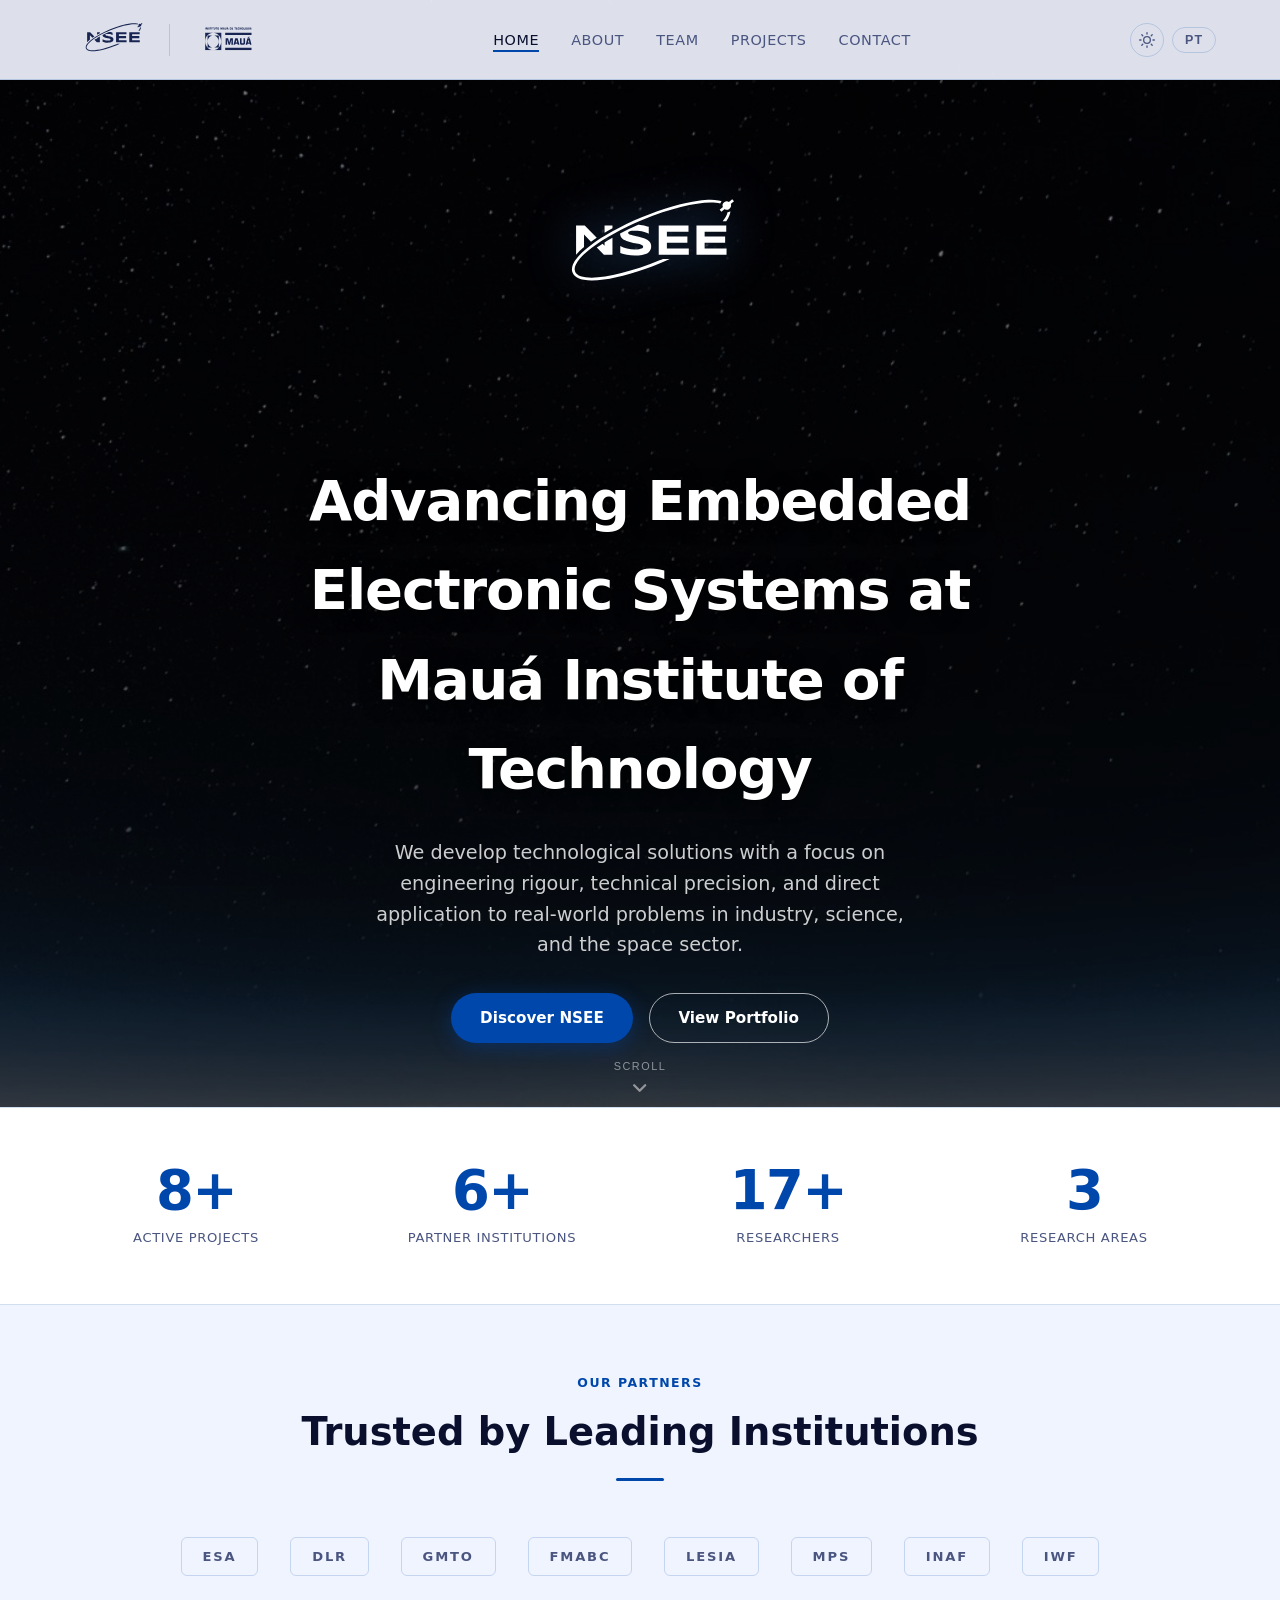
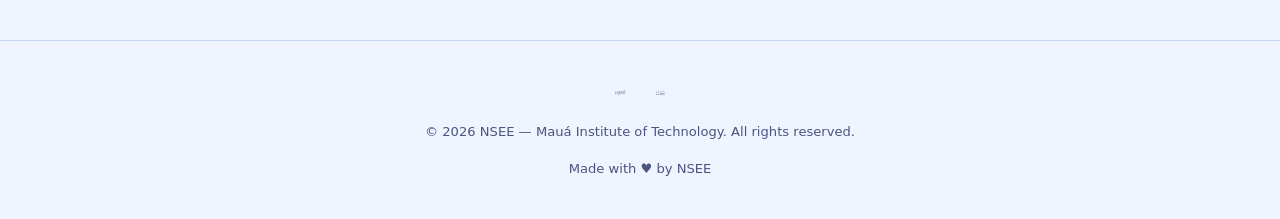
==== commit f88366df: "feat(professional): new data information" ====
--- a/index.html
+++ b/index.html
@@ -80,6 +80,54 @@
           <a href="projects.html" class="btn btn-outline" data-i18n="hero.cta2">View Portfolio</a>
         </div>
       </div>
+
+      <!-- Scroll-down indicator -->
+      <button class="scroll-down" id="scrollDownBtn" aria-label="Scroll down">
+        <span data-i18n="hero.scroll">Scroll</span>
+        <svg xmlns="http://www.w3.org/2000/svg" viewBox="0 0 24 24" fill="none" stroke="currentColor" stroke-width="2.5" stroke-linecap="round" stroke-linejoin="round" aria-hidden="true"><polyline points="6 9 12 15 18 9"/></svg>
+      </button>
+    </section>
+
+    <!-- ===== STATS BAR ===== -->
+    <section class="stats-bar" aria-label="Statistics">
+      <div class="stats-inner">
+        <div class="stat-item">
+          <div class="stat-number" data-target="10" data-suffix="+">10+</div>
+          <div class="stat-label" data-i18n="stats.projects">Active Projects</div>
+        </div>
+        <div class="stat-item">
+          <div class="stat-number" data-target="7" data-suffix="+">7+</div>
+          <div class="stat-label" data-i18n="stats.partners">Partner Institutions</div>
+        </div>
+        <div class="stat-item">
+          <div class="stat-number" data-target="20" data-suffix="+">20+</div>
+          <div class="stat-label" data-i18n="stats.researchers">Researchers</div>
+        </div>
+        <div class="stat-item">
+          <div class="stat-number" data-target="4" data-suffix="">4</div>
+          <div class="stat-label" data-i18n="stats.areas">Research Areas</div>
+        </div>
+      </div>
+    </section>
+
+    <!-- ===== PARTNERS STRIP ===== -->
+    <section class="partners-strip">
+      <div class="partners-inner">
+        <div class="section-header">
+          <span class="section-tag" data-i18n="partners.tag">Our Partners</span>
+          <h2 data-i18n="partners.title">Trusted by Leading Institutions</h2>
+        </div>
+        <div class="partners-logos">
+          <span class="partner-badge">ESA</span>
+          <span class="partner-badge">DLR</span>
+          <span class="partner-badge">GMTO</span>
+          <span class="partner-badge">FMABC</span>
+          <span class="partner-badge">LESIA</span>
+          <span class="partner-badge">MPS</span>
+          <span class="partner-badge">INAF</span>
+          <span class="partner-badge">IWF</span>
+        </div>
+      </div>
     </section>
   </main>
 
--- a/css/style.css
+++ b/css/style.css
@@ -447,8 +447,16 @@
 }
 
 .pillar-icon {
-  font-size: 2.2rem;
+  display: flex;
+  align-items: center;
+  justify-content: center;
   margin-bottom: 0.8rem;
+  color: var(--accent);
+}
+
+.pillar-icon svg {
+  width: 36px;
+  height: 36px;
 }
 
 .pillar-card h3 { margin-bottom: 0.4rem; }
@@ -522,7 +530,14 @@
   border-bottom: 1px solid var(--border);
 }
 
-.category-icon { font-size: 1.6rem; }
+.category-icon {
+  display: flex;
+  align-items: center;
+  color: var(--accent);
+  flex-shrink: 0;
+}
+
+.category-icon svg { width: 22px; height: 22px; }
 
 .category-title {
   font-size: 1.15rem;
@@ -564,9 +579,11 @@
   display: flex;
   align-items: center;
   justify-content: center;
-  font-size: 2.4rem;
   border-bottom: 1px solid var(--border);
-}
+  color: rgba(148, 196, 255, 0.85);
+}
+
+.project-thumb svg { width: 40px; height: 40px; }
 
 .project-body {
   padding: 1.2rem 1.4rem;
@@ -817,10 +834,14 @@
 }
 
 .modal-icon {
-  font-size: 3rem;
+  display: flex;
+  align-items: center;
+  justify-content: center;
   margin-bottom: 0.6rem;
-  line-height: 1;
-}
+  color: var(--accent);
+}
+
+.modal-icon svg { width: 48px; height: 48px; }
 
 .modal-title {
   font-size: 1.35rem;
@@ -962,6 +983,219 @@
   border: 1px solid rgba(239, 68, 68, 0.3);
 }
 
+/* ---------- Stats Bar ---------- */
+.stats-bar {
+  background: var(--bg-card);
+  border-top: 1px solid var(--border);
+  border-bottom: 1px solid var(--border);
+  padding: 3.5rem 5%;
+  transition: background 0.3s ease, border-color 0.3s ease;
+}
+
+.stats-inner {
+  max-width: 1200px;
+  margin: 0 auto;
+  display: grid;
+  grid-template-columns: repeat(auto-fit, minmax(150px, 1fr));
+  gap: 2rem;
+  text-align: center;
+}
+
+.stat-number {
+  font-size: clamp(2.4rem, 4.5vw, 3.4rem);
+  font-weight: 800;
+  color: var(--accent);
+  letter-spacing: -0.03em;
+  line-height: 1;
+}
+
+.stat-label {
+  font-size: 0.82rem;
+  color: var(--text-muted);
+  margin-top: 0.5rem;
+  letter-spacing: 0.05em;
+  text-transform: uppercase;
+}
+
+/* ---------- Partners Strip ---------- */
+.partners-strip {
+  padding: 4rem 5%;
+}
+
+.partners-inner {
+  max-width: 1200px;
+  margin: 0 auto;
+}
+
+.partners-logos {
+  display: flex;
+  align-items: center;
+  justify-content: center;
+  flex-wrap: wrap;
+  gap: 1rem 2rem;
+  margin-top: 2.5rem;
+}
+
+.partner-badge {
+  font-size: 0.82rem;
+  font-weight: 700;
+  letter-spacing: 0.14em;
+  text-transform: uppercase;
+  color: var(--text-muted);
+  padding: 0.5rem 1.3rem;
+  border: 1px solid var(--border);
+  border-radius: 6px;
+  transition: border-color var(--transition), color var(--transition), background var(--transition);
+  user-select: none;
+}
+
+.partner-badge:hover {
+  border-color: var(--accent);
+  color: var(--accent);
+  background: rgba(74, 158, 255, 0.06);
+}
+
+/* ---------- Scroll-down Indicator ---------- */
+.scroll-down {
+  position: absolute;
+  bottom: 0.5rem;
+  left: 50%;
+  transform: translateX(-50%);
+  display: flex;
+  flex-direction: column;
+  align-items: center;
+  gap: 0.3rem;
+  color: rgba(255, 255, 255, 0.5);
+  font-size: 0.68rem;
+  letter-spacing: 0.14em;
+  text-transform: uppercase;
+  background: none;
+  border: none;
+  cursor: pointer;
+  z-index: 2;
+  padding: 0;
+  animation: scrollBounce 2.2s ease-in-out infinite;
+  transition: color var(--transition);
+}
+
+.scroll-down:hover { color: rgba(255, 255, 255, 0.85); }
+
+.scroll-down svg {
+  width: 22px;
+  height: 22px;
+}
+
+@keyframes scrollBounce {
+  0%, 100% { transform: translateX(-50%) translateY(0); }
+  50%       { transform: translateX(-50%) translateY(7px); }
+}
+
+/* ---------- Timeline ---------- */
+.timeline {
+  position: relative;
+  margin-top: 3rem;
+  padding-left: 2.5rem;
+}
+
+.timeline::before {
+  content: '';
+  position: absolute;
+  left: 5px;
+  top: 6px;
+  bottom: 0;
+  width: 2px;
+  background: linear-gradient(to bottom, var(--nsee-blue) 80%, transparent);
+  border-radius: 1px;
+}
+
+.timeline-item {
+  position: relative;
+  padding: 0 0 2.8rem 1.2rem;
+}
+
+.timeline-item:last-child { padding-bottom: 0; }
+
+.timeline-item::before {
+  content: '';
+  position: absolute;
+  left: -1.95rem;
+  top: 0.35rem;
+  width: 12px;
+  height: 12px;
+  border-radius: 50%;
+  background: var(--nsee-blue);
+  border: 2px solid var(--bg-dark);
+  box-shadow: 0 0 0 3px rgba(0, 71, 171, 0.3);
+  transition: background var(--transition);
+}
+
+.timeline-item:hover::before {
+  background: var(--accent);
+  box-shadow: 0 0 0 4px rgba(74, 158, 255, 0.3);
+}
+
+.timeline-year {
+  font-size: 0.75rem;
+  font-weight: 700;
+  letter-spacing: 0.12em;
+  text-transform: uppercase;
+  color: var(--accent);
+  margin-bottom: 0.3rem;
+}
+
+.timeline-item h4 {
+  font-size: 1rem;
+  font-weight: 700;
+  color: var(--text-primary);
+  margin-bottom: 0.35rem;
+  line-height: 1.3;
+}
+
+.timeline-item p {
+  font-size: 0.9rem;
+  color: var(--text-muted);
+  line-height: 1.65;
+}
+
+/* ---------- Back-to-top ---------- */
+.back-to-top {
+  position: fixed;
+  bottom: 2rem;
+  right: 2rem;
+  width: 44px;
+  height: 44px;
+  border-radius: 50%;
+  background: var(--nsee-blue);
+  color: #fff;
+  border: none;
+  cursor: pointer;
+  display: flex;
+  align-items: center;
+  justify-content: center;
+  opacity: 0;
+  pointer-events: none;
+  transform: translateY(12px);
+  transition: opacity var(--transition), transform var(--transition), background var(--transition);
+  z-index: 900;
+  box-shadow: 0 4px 16px rgba(0, 71, 171, 0.45);
+}
+
+.back-to-top.visible {
+  opacity: 1;
+  pointer-events: auto;
+  transform: translateY(0);
+}
+
+.back-to-top:hover {
+  background: var(--nsee-blue-lt);
+  transform: translateY(-3px);
+}
+
+.back-to-top svg {
+  width: 18px;
+  height: 18px;
+}
+
 /* ---------- Prefers Reduced Motion ---------- */
 @media (prefers-reduced-motion: reduce) {
   *, *::before, *::after {
@@ -971,6 +1205,7 @@
   }
   .hero-logo { animation: none; }
   .modal-inner { animation: none; }
+  .scroll-down { animation: none; }
 }
 
 /* ---------- Responsive ---------- */
@@ -979,6 +1214,8 @@
   .contact-grid { grid-template-columns: 1fr; }
 
   .about-logos { flex-direction: row; flex-wrap: wrap; justify-content: center; }
+
+  .stats-inner { grid-template-columns: repeat(2, 1fr); }
 }
 
 @media (max-width: 700px) {
@@ -1004,4 +1241,15 @@
 
   .hero-ctas { flex-direction: column; align-items: center; }
   .section { padding: 3.5rem 5%; }
-}
+
+  .stats-inner { grid-template-columns: repeat(2, 1fr); gap: 1.5rem; }
+  .stats-bar { padding: 2.5rem 5%; }
+
+  .partners-logos { gap: 0.7rem 1.2rem; }
+
+  .scroll-down { display: none; }
+
+  .timeline { padding-left: 1.8rem; }
+
+  .back-to-top { bottom: 1.2rem; right: 1.2rem; }
+}
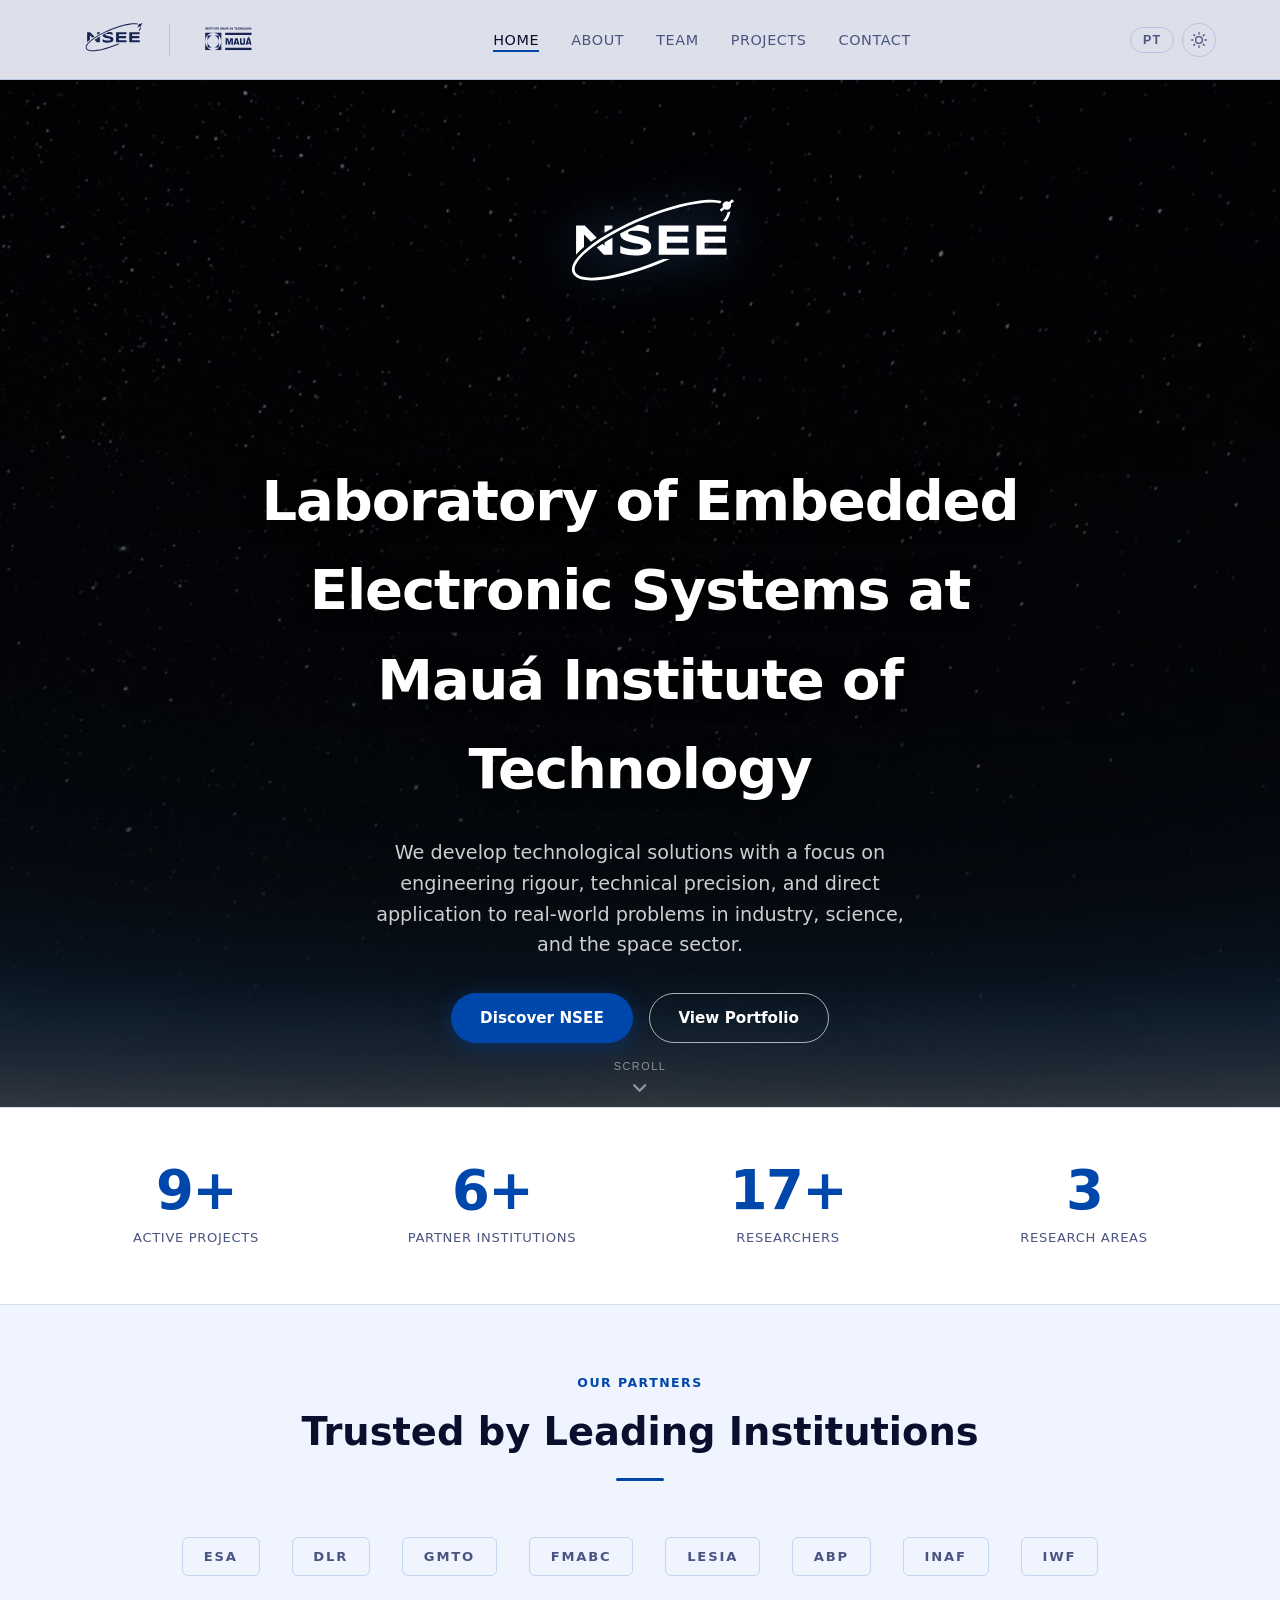
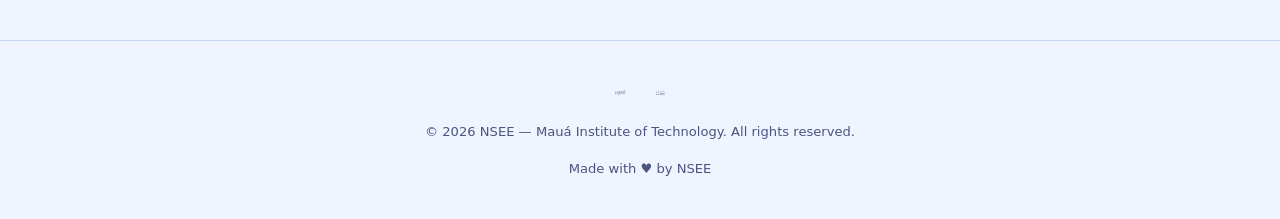
==== commit cb1ed52e: "feat(team): Membros NSEE" ====
--- a/index.html
+++ b/index.html
@@ -59,11 +59,11 @@
     </ul>
 
     <div class="nav-controls">
+      <button class="lang-toggle" id="langToggle" aria-label="Switch language">PT</button>
       <button class="theme-toggle" id="themeToggle" aria-label="Toggle theme">
         <svg class="icon-moon" xmlns="http://www.w3.org/2000/svg" viewBox="0 0 24 24" fill="currentColor" width="16" height="16" aria-hidden="true"><path d="M21 12.79A9 9 0 1 1 11.21 3a7 7 0 0 0 9.79 9.79z"/></svg>
         <svg class="icon-sun" xmlns="http://www.w3.org/2000/svg" viewBox="0 0 24 24" fill="none" stroke="currentColor" stroke-width="2" stroke-linecap="round" stroke-linejoin="round" width="16" height="16" aria-hidden="true"><circle cx="12" cy="12" r="5"/><line x1="12" y1="1" x2="12" y2="3"/><line x1="12" y1="21" x2="12" y2="23"/><line x1="4.22" y1="4.22" x2="5.64" y2="5.64"/><line x1="18.36" y1="18.36" x2="19.78" y2="19.78"/><line x1="1" y1="12" x2="3" y2="12"/><line x1="21" y1="12" x2="23" y2="12"/><line x1="4.22" y1="19.78" x2="5.64" y2="18.36"/><line x1="18.36" y1="5.64" x2="19.78" y2="4.22"/></svg>
       </button>
-      <button class="lang-toggle" id="langToggle" aria-label="Switch language">PT</button>
     </div>
   </nav>
 
@@ -123,7 +123,7 @@
           <span class="partner-badge">GMTO</span>
           <span class="partner-badge">FMABC</span>
           <span class="partner-badge">LESIA</span>
-          <span class="partner-badge">MPS</span>
+          <span class="partner-badge">ABP</span>
           <span class="partner-badge">INAF</span>
           <span class="partner-badge">IWF</span>
         </div>
--- a/css/style.css
+++ b/css/style.css
@@ -516,6 +516,42 @@
   color: var(--text-muted);
 }
 
+.member-links {
+  display: flex;
+  justify-content: center;
+  gap: 0.5rem;
+  margin-top: 0.9rem;
+  flex-wrap: wrap;
+}
+
+.member-link-btn {
+  display: inline-flex;
+  align-items: center;
+  gap: 0.35rem;
+  font-size: 0.8rem;
+  font-weight: 600;
+  color: var(--accent);
+  border: 1px solid var(--accent);
+  padding: 0.35rem 0.85rem;
+  border-radius: 30px;
+  text-decoration: none;
+  transition: background var(--transition), color var(--transition);
+  white-space: nowrap;
+}
+
+.member-link-btn:hover {
+  background: var(--accent);
+  color: #fff;
+}
+
+.member-link-btn.disabled {
+  opacity: 0.35;
+  pointer-events: none;
+  border-color: var(--text-muted);
+  color: var(--text-muted);
+  cursor: default;
+}
+
 /* ---------- Projects Page ---------- */
 .project-category {
   margin-bottom: 3.5rem;
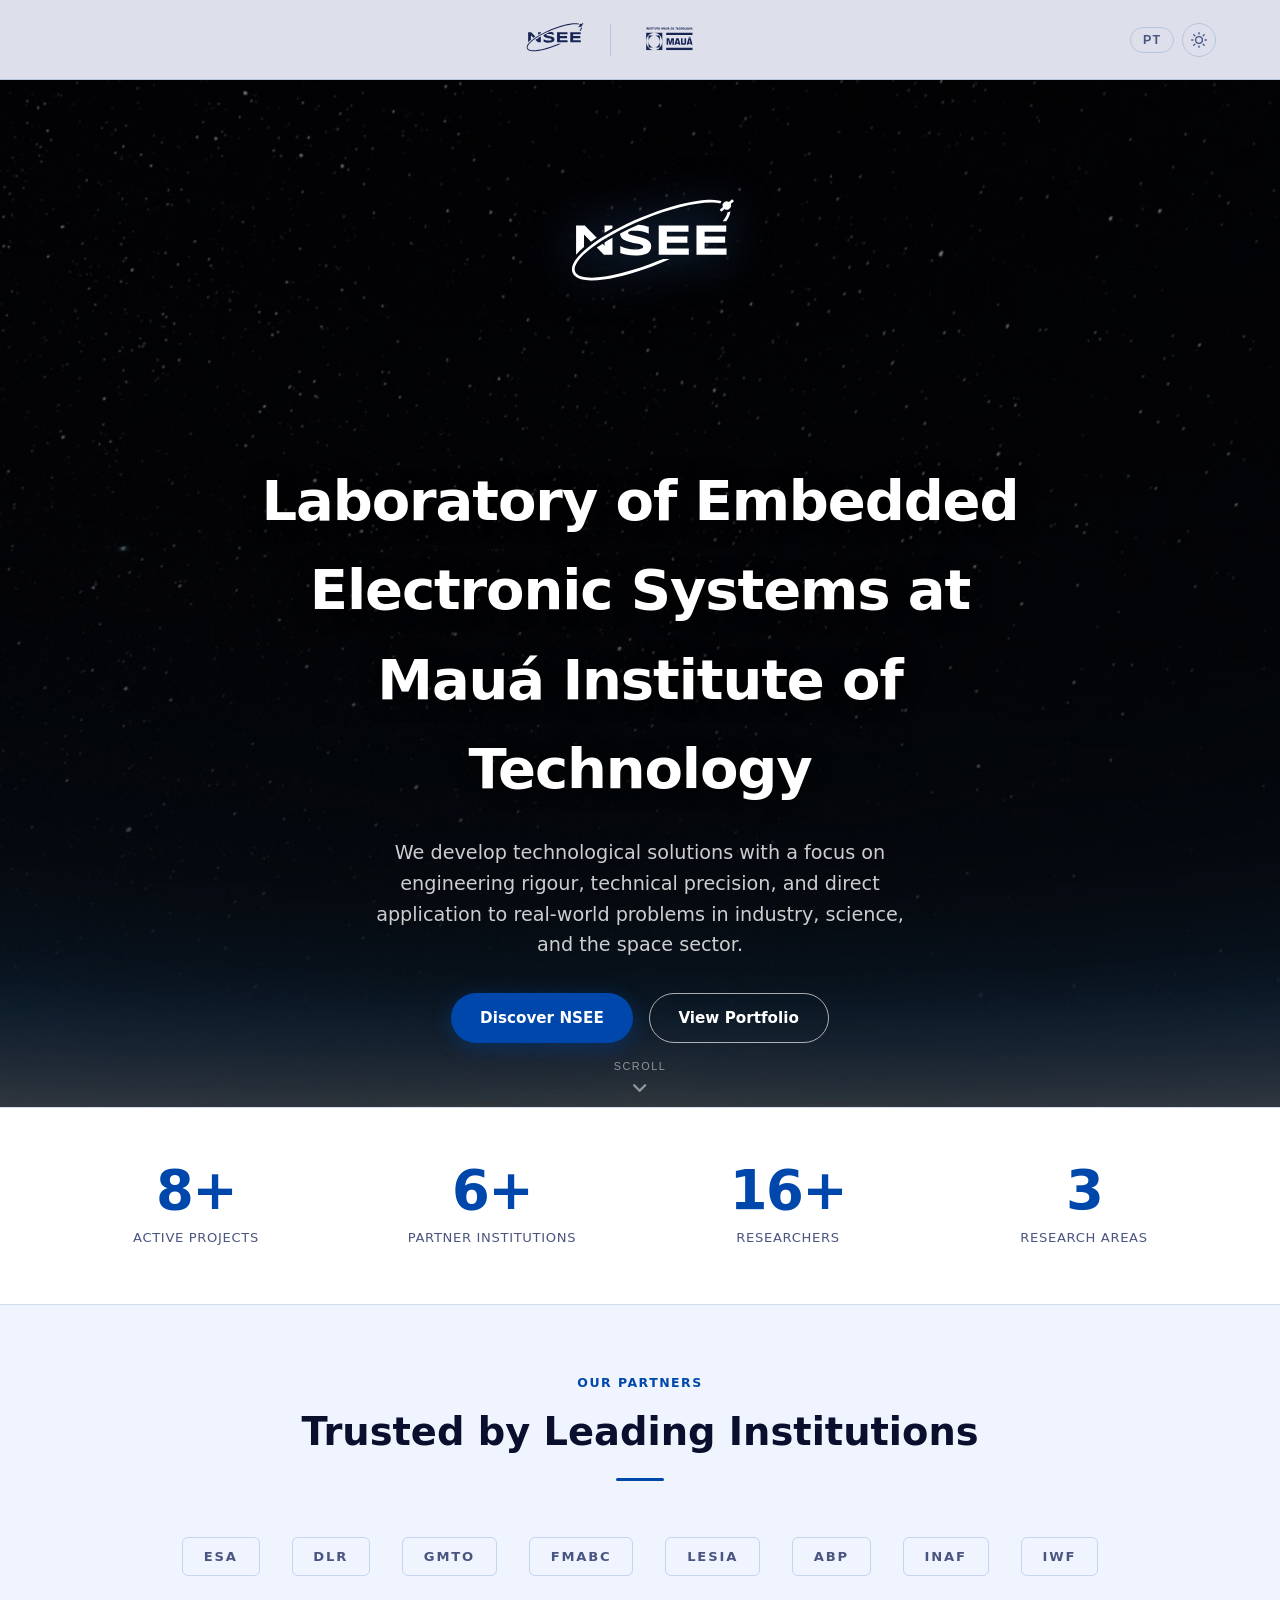
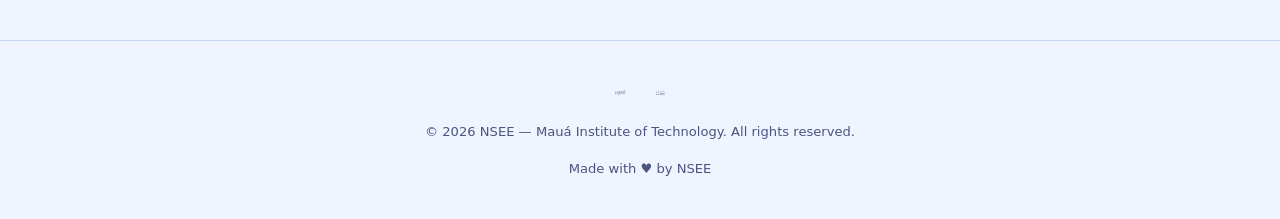
==== commit f1b080bd: "feat(new_pages): noticias and oportunidades" ====
--- a/index.html
+++ b/index.html
@@ -51,11 +51,13 @@
     </button>
 
     <ul class="nav-links" id="navLinks">
-      <li><a href="index.html"    data-i18n="nav.home">Home</a></li>
-      <li><a href="about.html"   data-i18n="nav.about">About</a></li>
-      <li><a href="team.html"    data-i18n="nav.team">Team</a></li>
-      <li><a href="projects.html" data-i18n="nav.projects">Projects</a></li>
-      <li><a href="contact.html" data-i18n="nav.contact">Contact</a></li>
+      <li><a href="index.html"          data-i18n="nav.home">Home</a></li>
+      <li><a href="about.html"          data-i18n="nav.about">About</a></li>
+      <li><a href="team.html"           data-i18n="nav.team">Team</a></li>
+      <li><a href="projects.html"       data-i18n="nav.projects">Projects</a></li>
+      <li><a href="news.html"           data-i18n="nav.news">News</a></li>
+      <li><a href="opportunities.html"  data-i18n="nav.opportunities">Opportunities</a></li>
+      <li><a href="contact.html"        data-i18n="nav.contact">Contact</a></li>
     </ul>
 
     <div class="nav-controls">
--- a/css/style.css
+++ b/css/style.css
@@ -66,6 +66,7 @@
 
 /* Smooth theme switching for all themed elements */
 .navbar, .bg-card, .pillar-card, .member-card, .project-card,
+.news-card, .opp-card,
 .social-item, .contact-form input, .contact-form textarea,
 .portfolio-cta, .about-logos, .footer,
 .form-group input, .form-group textarea {
@@ -127,13 +128,23 @@
 }
 
 .nav-links {
-  display: flex;
-  gap: 2rem;
-  align-items: center;
-}
+  display: none;
+  position: fixed;
+  top: var(--nav-h);
+  left: 0; right: 0;
+  background: var(--nav-bg);
+  backdrop-filter: blur(12px);
+  flex-direction: column;
+  padding: 2rem 5%;
+  gap: 1.5rem;
+  border-bottom: 1px solid var(--border);
+  z-index: 999;
+}
+
+.nav-links.open { display: flex; }
 
 .nav-links a {
-  font-size: 0.9rem;
+  font-size: 1rem;
   font-weight: 500;
   color: var(--text-muted);
   letter-spacing: 0.04em;
@@ -217,9 +228,9 @@
   transform: rotate(20deg);
 }
 
-/* Nav Toggle (mobile hamburger) */
+/* Nav Toggle (hamburger — always visible) */
 .nav-toggle {
-  display: none;
+  display: flex;
   flex-direction: column;
   justify-content: space-between;
   width: 26px;
@@ -228,6 +239,7 @@
   border: none;
   cursor: pointer;
   padding: 0;
+  order: -1;
 }
 
 .nav-toggle span {
@@ -839,7 +851,7 @@
   border: 1px solid var(--border);
   border-radius: 16px;
   padding: 2.5rem 2.5rem 2rem;
-  max-width: 580px;
+  max-width: 1000px;
   width: 100%;
   position: relative;
   box-shadow: 0 24px 64px rgba(0,0,0,0.5);
@@ -893,6 +905,26 @@
   margin-bottom: 1.2rem;
   font-size: 0.97rem;
 }
+
+.modal-desc p { margin-bottom: 0.75rem; }
+.modal-desc p:last-child { margin-bottom: 0; }
+
+.modal-desc ul {
+  list-style: disc;
+  padding-left: 1.4rem;
+  margin-bottom: 0.75rem;
+}
+
+.modal-desc ul ul {
+  list-style: circle;
+  margin-top: 0.35rem;
+  margin-bottom: 0;
+}
+
+.modal-desc li { margin-bottom: 0.35rem; }
+
+.modal-desc strong { color: var(--text-primary); font-weight: 600; }
+.modal-desc em { color: var(--accent); font-style: italic; }
 
 .modal-meta {
   display: flex;
@@ -1193,6 +1225,35 @@
   line-height: 1.65;
 }
 
+.tl-filter-bar {
+  display: flex;
+  gap: 0.5rem;
+  flex-wrap: wrap;
+  margin-bottom: 1.75rem;
+}
+
+.tl-chip {
+  background: transparent;
+  border: 1.5px solid var(--border);
+  color: var(--text-muted);
+  border-radius: 30px;
+  padding: 0.35rem 1.1rem;
+  font-size: 0.82rem;
+  font-weight: 600;
+  cursor: pointer;
+  transition: all var(--transition);
+  letter-spacing: 0.03em;
+}
+
+.tl-chip:hover,
+.tl-chip.active {
+  background: var(--nsee-blue);
+  border-color: var(--nsee-blue);
+  color: #fff;
+}
+
+.timeline-item[hidden] { display: none !important; }
+
 /* ---------- Back-to-top ---------- */
 .back-to-top {
   position: fixed;
@@ -1244,6 +1305,167 @@
   .scroll-down { animation: none; }
 }
 
+/* ========================================
+   News Page
+   ======================================== */
+.news-grid {
+  display: grid;
+  grid-template-columns: repeat(auto-fill, minmax(320px, 1fr));
+  gap: 2rem;
+  margin-top: 2rem;
+}
+
+.news-card {
+  background: var(--bg-card);
+  border: 1px solid var(--border);
+  border-radius: var(--radius);
+  overflow: hidden;
+  display: flex;
+  flex-direction: column;
+  transition: border-color var(--transition), transform var(--transition);
+}
+
+.news-card:hover {
+  border-color: var(--nsee-blue-lt);
+  transform: translateY(-4px);
+}
+
+.news-thumb {
+  width: 100%;
+  height: 180px;
+  overflow: hidden;
+  background: linear-gradient(135deg, var(--nsee-blue) 0%, #0a1a40 100%);
+  display: flex;
+  align-items: center;
+  justify-content: center;
+  color: rgba(255,255,255,0.25);
+  font-size: 3.5rem;
+}
+
+.news-thumb img {
+  width: 100%;
+  height: 100%;
+  object-fit: cover;
+  display: block;
+}
+
+.news-body {
+  padding: 1.4rem 1.5rem 1.6rem;
+  display: flex;
+  flex-direction: column;
+  flex: 1;
+}
+
+.news-date {
+  font-size: 0.75rem;
+  font-weight: 600;
+  color: var(--text-muted);
+  letter-spacing: 0.06em;
+  text-transform: uppercase;
+  margin-bottom: 0.55rem;
+}
+
+.news-body h3 {
+  font-size: 1.05rem;
+  font-weight: 700;
+  color: var(--text-primary);
+  margin-bottom: 0.65rem;
+  line-height: 1.4;
+}
+
+.news-body p {
+  font-size: 0.9rem;
+  color: var(--text-secondary);
+  line-height: 1.65;
+  flex: 1;
+  margin-bottom: 1.2rem;
+}
+
+.news-body .btn-outline {
+  align-self: flex-start;
+  font-size: 0.82rem;
+  padding: 0.45rem 1.1rem;
+}
+
+/* ========================================
+   Opportunities Page
+   ======================================== */
+.opp-grid {
+  display: grid;
+  grid-template-columns: repeat(auto-fill, minmax(300px, 1fr));
+  gap: 1.8rem;
+  margin-top: 2rem;
+}
+
+.opp-card {
+  background: var(--bg-card);
+  border: 1px solid var(--border);
+  border-radius: var(--radius);
+  padding: 1.5rem 1.6rem 1.7rem;
+  display: flex;
+  flex-direction: column;
+  gap: 0.6rem;
+  transition: border-color var(--transition), transform var(--transition);
+}
+
+.opp-card:hover {
+  border-color: var(--nsee-blue-lt);
+  transform: translateY(-4px);
+}
+
+.opp-card[hidden] { display: none; }
+
+.opp-header {
+  display: flex;
+  align-items: center;
+  justify-content: space-between;
+  gap: 0.8rem;
+  margin-bottom: 0.3rem;
+}
+
+.opp-deadline {
+  font-size: 0.75rem;
+  font-weight: 600;
+  color: var(--text-muted);
+  letter-spacing: 0.05em;
+  white-space: nowrap;
+}
+
+.opp-card h3 {
+  font-size: 1rem;
+  font-weight: 700;
+  color: var(--text-primary);
+  line-height: 1.4;
+}
+
+.opp-card p {
+  font-size: 0.88rem;
+  color: var(--text-secondary);
+  line-height: 1.65;
+  flex: 1;
+}
+
+.opp-meta {
+  font-size: 0.8rem;
+  color: var(--text-muted);
+  border-top: 1px solid var(--border);
+  padding-top: 0.8rem;
+  margin-top: 0.4rem;
+}
+
+.opp-card .btn-outline {
+  align-self: flex-start;
+  font-size: 0.82rem;
+  padding: 0.45rem 1.1rem;
+  margin-top: 0.5rem;
+}
+
+/* Type-colour variants for .tag inside .opp-header */
+.opp-card .tag[data-type="scholarship"] { background: rgba(16,185,129,0.12); color: #10b981; }
+.opp-card .tag[data-type="internship"]  { background: rgba(245,158,11,0.12);  color: #f59e0b; }
+.opp-card .tag[data-type="event"]       { background: rgba(168,85,247,0.12);  color: #a855f7; }
+.opp-card .tag[data-type="research"]    { background: rgba(74,158,255,0.12);  color: var(--accent); }
+
 /* ---------- Responsive ---------- */
 @media (max-width: 900px) {
   .about-grid,
@@ -1255,26 +1477,6 @@
 }
 
 @media (max-width: 700px) {
-  .nav-toggle { display: flex; }
-
-  .nav-links {
-    display: none;
-    position: fixed;
-    top: var(--nav-h);
-    left: 0; right: 0;
-    background: var(--nav-bg);
-    backdrop-filter: blur(12px);
-    flex-direction: column;
-    padding: 2rem 5%;
-    gap: 1.5rem;
-    border-bottom: 1px solid var(--border);
-  }
-
-  .nav-logo-sep { display: none; }
-
-  .nav-links.open { display: flex; }
-  .nav-links a { font-size: 1.05rem; }
-
   .hero-ctas { flex-direction: column; align-items: center; }
   .section { padding: 3.5rem 5%; }
 
